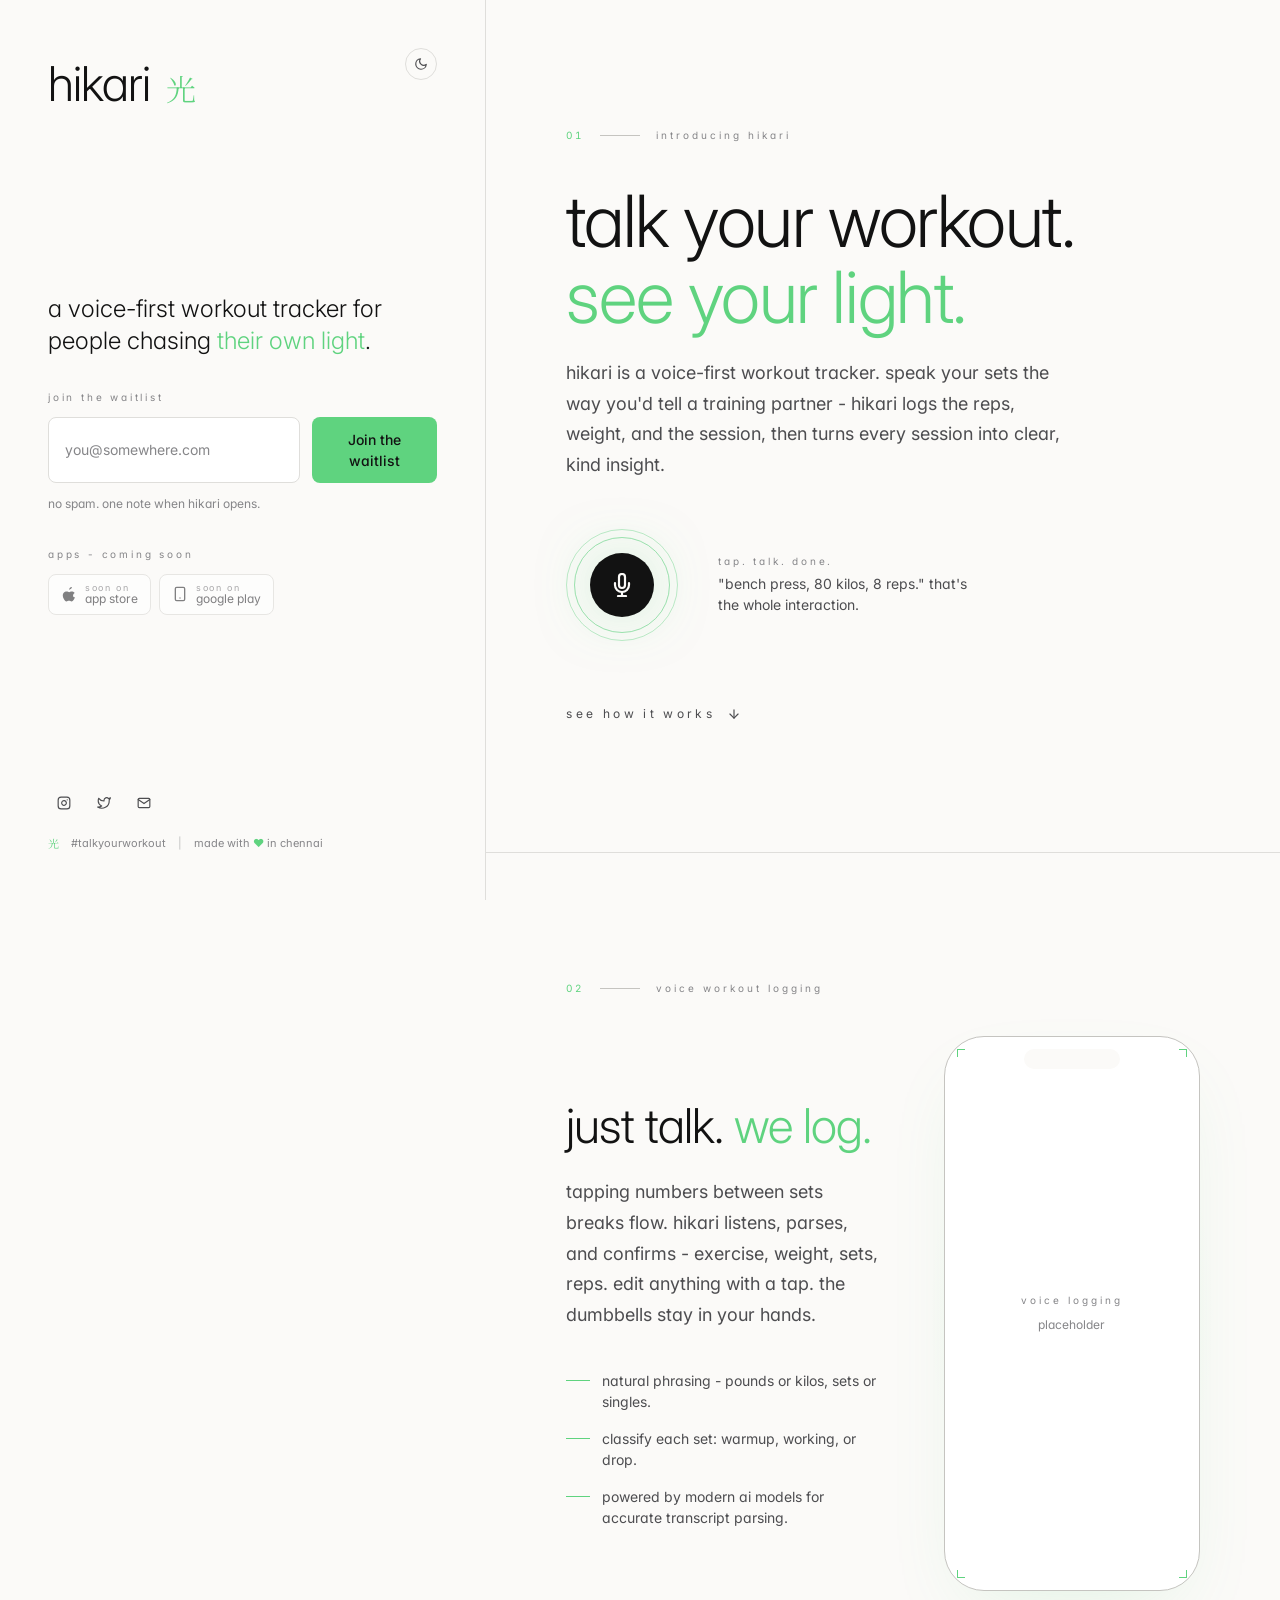
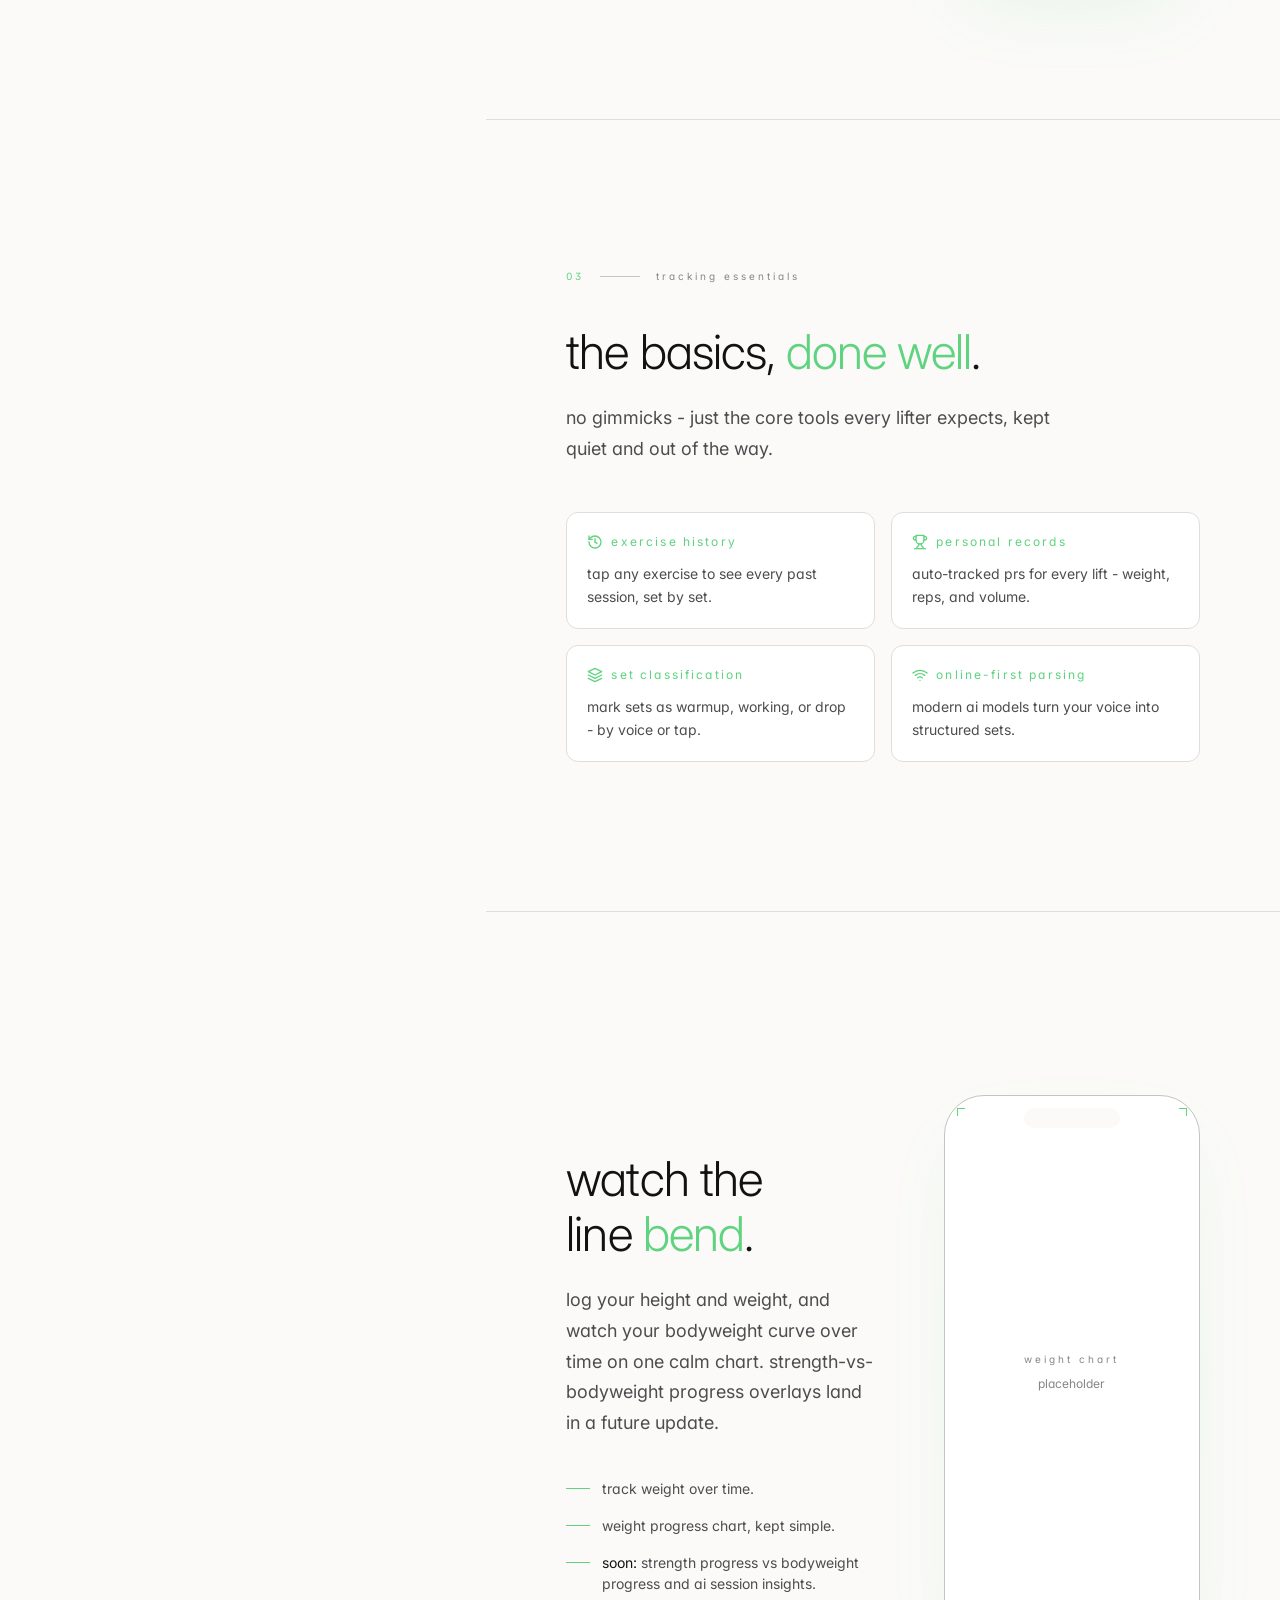
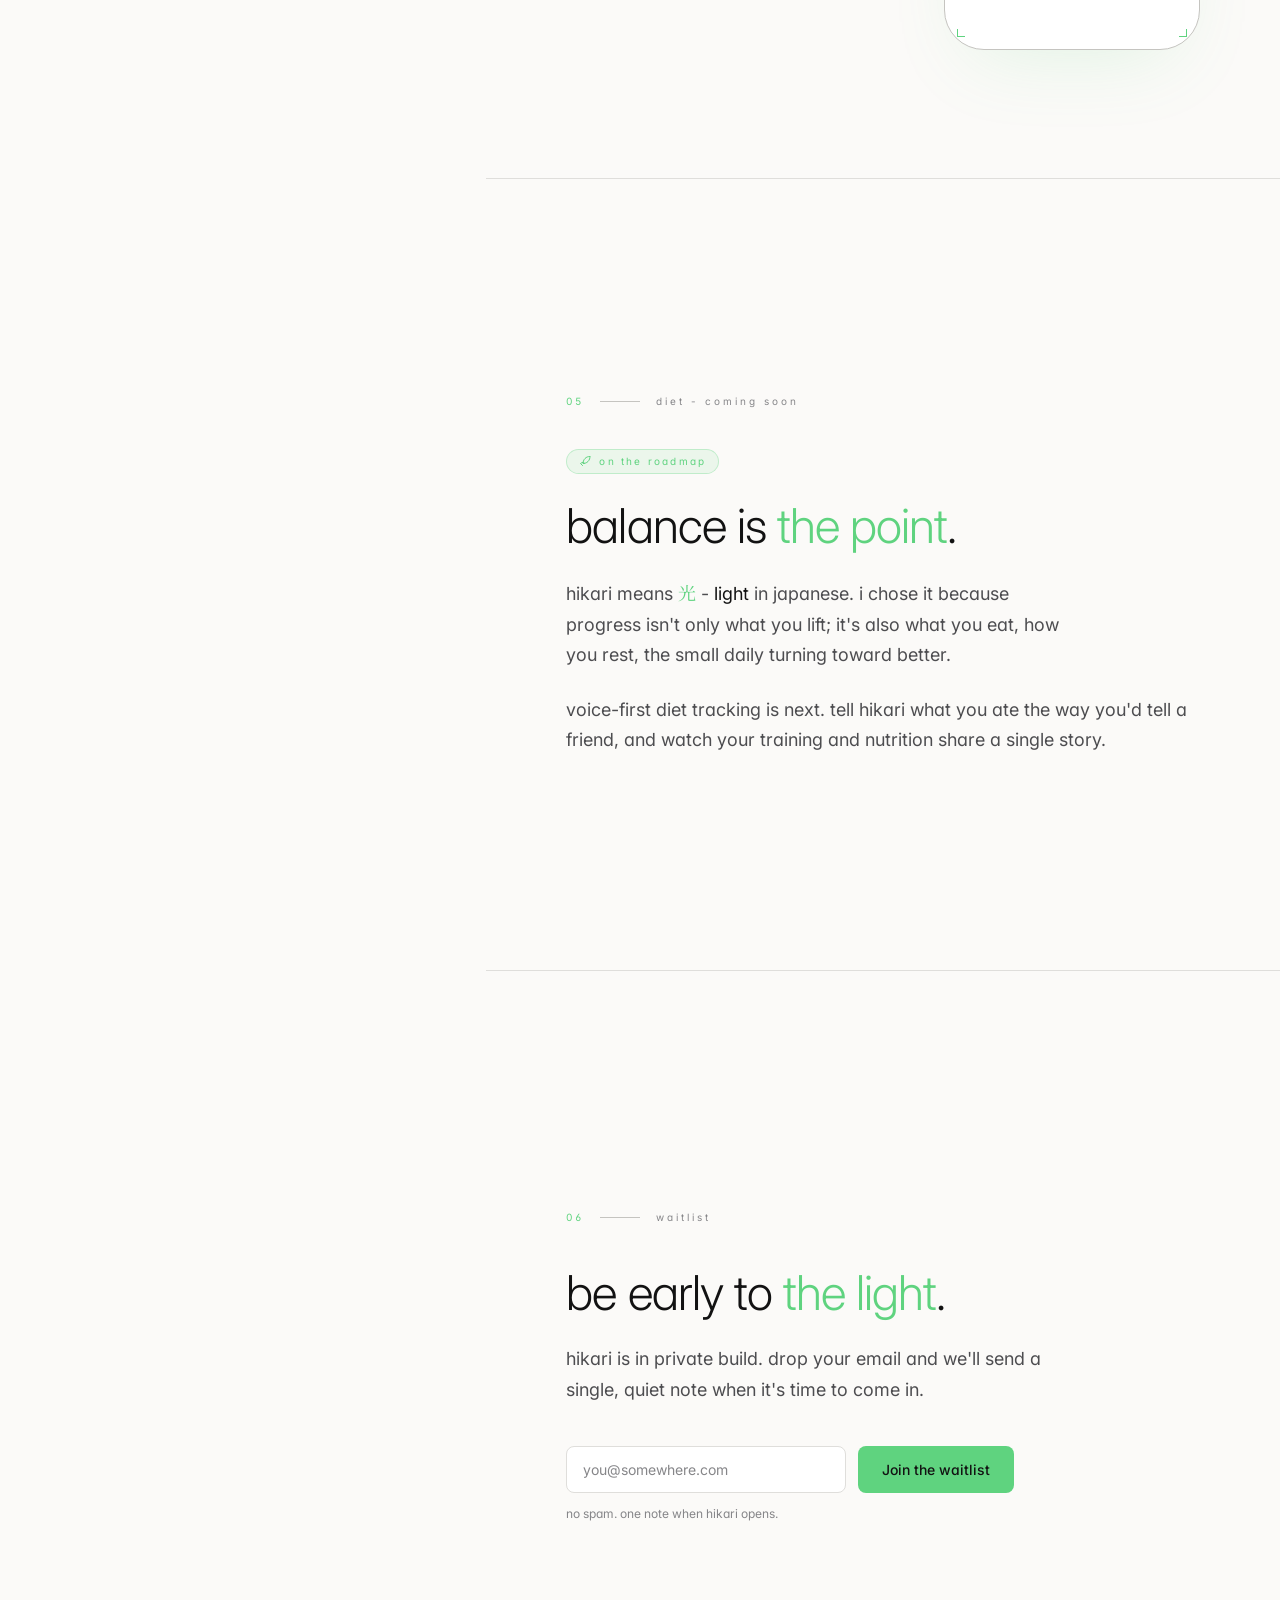
==== index.html @ af9947ad "Rework mobile layout: show left panel at top instead of sticky bar On mobile, the left panel (brand," ====
<!doctype html>
  <html>
    <head>
      <meta charset="utf-8" />
      <meta name="viewport" content="width=device-width, initial-scale=1" />
      <meta name="description" content="Hikari — a voice-first workout tracker. Speak your sets. See your progress." />
      <title>hikari 光 — talk your workout</title>
      <link rel="preconnect" href="https://fonts.googleapis.com" />
      <link rel="preconnect" href="https://fonts.gstatic.com" crossorigin />
      <link href="https://fonts.googleapis.com/css2?family=Inter:wght@300;400;500&family=Noto+Serif+JP:wght@300&display=swap" rel="stylesheet" />
      <link rel="stylesheet" href="styles.css" />
    </head>

    <body>
    <div class="app">
      <!-- ===== Mobile sticky top bar ===== -->
      <div class="mobile-bar">
        <a href="#hero" class="brand" aria-label="Hikari home">
          <span class="word">hikari</span>
          <span class="kanji font-jp" aria-hidden="true">光</span>
        </a>
        <div class="right">
          <button type="button" class="theme-toggle" data-theme-toggle aria-label="Toggle theme">
            <svg class="sun" viewBox="0 0 24 24" fill="none" stroke="currentColor" stroke-width="2" stroke-linecap="round" stroke-linejoin="round" aria-hidden="true"><circle cx="12" cy="12" r="4"/><path d="M12 2v2M12 20v2M4.93 4.93l1.41 1.41M17.66 17.66l1.41 1.41M2 12h2M20 12h2M4.93 19.07l1.41-1.41M17.66 6.34l1.41-1.41"/></svg>
            <svg class="moon" viewBox="0 0 24 24" fill="none" stroke="currentColor" stroke-width="2" stroke-linecap="round" stroke-linejoin="round" aria-hidden="true"><path d="M21 12.79A9 9 0 1 1 11.21 3 7 7 0 0 0 21 12.79z"/></svg>
          </button>
        </div>
      </div>

      <!-- ===== Fixed left identity panel (desktop) ===== -->
      <aside class="left-panel" aria-label="Hikari identity">
        <div class="lp-top">
          <div>
            <div class="lp-wordmark">
              <span class="word">hikari</span>
              <span class="kanji font-jp" aria-hidden="true">光</span>
            </div>
          </div>
          <button type="button" class="theme-toggle" data-theme-toggle aria-label="Toggle theme">
            <svg class="sun" viewBox="0 0 24 24" fill="none" stroke="currentColor" stroke-width="2" stroke-linecap="round" stroke-linejoin="round" aria-hidden="true"><circle cx="12" cy="12" r="4"/><path d="M12 2v2M12 20v2M4.93 4.93l1.41 1.41M17.66 17.66l1.41 1.41M2 12h2M20 12h2M4.93 19.07l1.41-1.41M17.66 6.34l1.41-1.41"/></svg>
            <svg class="moon" viewBox="0 0 24 24" fill="none" stroke="currentColor" stroke-width="2" stroke-linecap="round" stroke-linejoin="round" aria-hidden="true"><path d="M21 12.79A9 9 0 1 1 11.21 3 7 7 0 0 0 21 12.79z"/></svg>
          </button>
        </div>

        <div class="lp-mid">
          <p class="lp-tagline">
            A voice-first workout tracker for people chasing<span class="accent"> their own light</span>.
          </p>

          <div class="lp-block">
            <span class="lp-section-label">Join the waitlist</span>
            <form class="waitlist" novalidate>
              <input class="honeypot" type="text" name="website" tabindex="-1" autocomplete="off" aria-hidden="true" />
              <div class="row">
                <label class="sr-only" for="waitlist-email-desktop">Email address</label>
                <input id="waitlist-email-desktop" class="email" type="email" inputmode="email" autocomplete="email" required placeholder="you@somewhere.com" />
                <button type="submit" class="submit">Join the waitlist</button>
              </div>
              <div class="msg idle">No spam. One note when Hikari opens.</div>
            </form>
          </div>

          <div class="lp-block">
            <span class="lp-section-label">Apps - coming soon</span>
            <div class="store-row">
              <span class="store-badge" aria-disabled="true" title="Coming soon">
                <svg viewBox="0 0 24 24" fill="currentColor" aria-hidden="true" style="width:1rem;height:1rem"><path d="M16.365 1.43c0 1.14-.421 2.09-1.262 2.85-.84.76-1.846 1.22-2.92 1.16-.063-1.07.388-2.13 1.207-2.9.82-.78 1.95-1.26 2.975-1.11zM21 17.05c-.51 1.18-.76 1.71-1.42 2.76-.92 1.46-2.22 3.27-3.83 3.28-1.43.02-1.8-.93-3.74-.92-1.95.01-2.36.93-3.79.92-1.61-.01-2.84-1.65-3.76-3.11C2.31 16.97 2 12.6 4.06 10.31c1.07-1.21 2.78-1.96 4.39-1.99 1.49-.03 2.9.99 3.74.99.84 0 2.55-1.21 4.3-1.04.73.03 2.78.29 4.1 2.21-3.6 1.97-3.02 6.84.41 6.57z"/></svg>
                <span class="stack">
                  <span class="soon">Soon on</span>
                  <span>App Store</span>
                </span>
              </span>
              <span class="store-badge" aria-disabled="true" title="Coming soon">
                <svg viewBox="0 0 24 24" fill="none" stroke="currentColor" stroke-width="2" stroke-linecap="round" stroke-linejoin="round" aria-hidden="true" style="width:1rem;height:1rem"><rect x="5" y="2" width="14" height="20" rx="2" ry="2"/><line x1="12" y1="18" x2="12.01" y2="18"/></svg>
                <span class="stack">
                  <span class="soon">Soon on</span>
                  <span>Google Play</span>
                </span>
              </span>
            </div>
          </div>
        </div>

        <div class="lp-bottom">
          <div class="socials">
            <a class="icon-btn" href="https://instagram.com" target="_blank" rel="noreferrer" aria-label="Instagram">
              <svg viewBox="0 0 24 24" fill="none" stroke="currentColor" stroke-width="2" stroke-linecap="round" stroke-linejoin="round" aria-hidden="true"><rect x="2" y="2" width="20" height="20" rx="5" ry="5"/><path d="M16 11.37A4 4 0 1 1 12.63 8 4 4 0 0 1 16 11.37z"/><line x1="17.5" y1="6.5" x2="17.51" y2="6.5"/></svg>
            </a>
            <a class="icon-btn" href="https://twitter.com" target="_blank" rel="noreferrer" aria-label="Twitter">
              <svg viewBox="0 0 24 24" fill="none" stroke="currentColor" stroke-width="2" stroke-linecap="round" stroke-linejoin="round" aria-hidden="true"><path d="M23 3a10.9 10.9 0 0 1-3.14 1.53 4.48 4.48 0 0 0-7.86 3v1A10.66 10.66 0 0 1 3 4s-4 9 5 13a11.64 11.64 0 0 1-7 2c9 5 20 0 20-11.5a4.5 4.5 0 0 0-.08-.83A7.72 7.72 0 0 0 23 3z"/></svg>
            </a>
            <a class="icon-btn" href="mailto:hello@hikari.app" aria-label="Email">
              <svg viewBox="0 0 24 24" fill="none" stroke="currentColor" stroke-width="2" stroke-linecap="round" stroke-linejoin="round" aria-hidden="true"><path d="M4 4h16c1.1 0 2 .9 2 2v12c0 1.1-.9 2-2 2H4c-1.1 0-2-.9-2-2V6c0-1.1.9-2 2-2z"/><polyline points="22,6 12,13 2,6"/></svg>
            </a>
          </div>
          <div class="fk-footer">
            <span class="font-jp accent">光</span>
            <span>#talkyourworkout</span>
            <span class="sep">|</span>
            <span>made with <span class="accent">♥</span> in chennai</span>
          </div>
        </div>
      </aside>

      <!-- ===== Right: scrollable story ===== -->
      <main class="story">

        <!-- 01 Hero -->
        <section id="hero" class="section">
          <div class="eyebrow reveal">
            <span class="num">01</span>
            <span class="rule" aria-hidden="true"></span>
            <span>Introducing Hikari</span>
          </div>
          <div class="hero-wrap">
            <h1 class="h1 reveal">
              talk your workout.<br/>
              <span class="accent">see your light.</span>
            </h1>

            <p class="lead reveal">
              Hikari is a voice-first workout tracker. Speak your sets the way you'd
              tell a training partner - Hikari logs the reps, weight, and the session, then
              turns every session into clear, kind insight.
            </p>

            <div class="hero-mic-row reveal">
              <div class="mic-visual" aria-hidden="true">
                <span class="ring1"></span>
                <span class="ring2"></span>
                <span class="core">
                  <svg viewBox="0 0 24 24" fill="none" stroke="currentColor" stroke-width="2.2" stroke-linecap="round" stroke-linejoin="round" aria-hidden="true"><path d="M12 1a3 3 0 0 0-3 3v8a3 3 0 0 0 6 0V4a3 3 0 0 0-3-3z"/><path d="M19 10v2a7 7 0 0 1-14 0v-2"/><line x1="12" y1="19" x2="12" y2="23"/><line x1="8" y1="23" x2="16" y2="23"/></svg>
                </span>
              </div>
              <div class="hero-mic-text">
                <span class="small">Tap. Talk. Done.</span>
                <span class="desc">"Bench press, 80 kilos, 8 reps." That's the whole interaction.</span>
              </div>
            </div>

            <a href="#voice" class="hero-cta reveal">
              See how it works
              <svg viewBox="0 0 24 24" fill="none" stroke="currentColor" stroke-width="2" stroke-linecap="round" stroke-linejoin="round" aria-hidden="true"><line x1="12" y1="5" x2="12" y2="19"/><polyline points="19 12 12 19 5 12"/></svg>
            </a>
          </div>

        </section>

        <!-- 02 Voice logging -->
        <section id="voice" class="section">
          <div class="eyebrow reveal">
            <span class="num">02</span><span class="rule" aria-hidden="true"></span><span>Voice workout logging</span>
          </div>
          <div class="split">
            <div>
              <h2 class="h2 reveal">Just talk. <span class="accent">We log.</span></h2>
              <p class="lead reveal">
                Tapping numbers between sets breaks flow. Hikari listens, parses,
                and confirms - exercise, weight, sets, reps. Edit anything with a
                tap. The dumbbells stay in your hands.
              </p>
              <ul class="feature-list reveal">
                <li><span class="dash" aria-hidden="true"></span><span>Natural phrasing - pounds or kilos, sets or singles.</span></li>
                <li><span class="dash" aria-hidden="true"></span><span>Classify each set: warmup, working, or drop.</span></li>
                <li><span class="dash" aria-hidden="true"></span><span>Powered by modern AI models for accurate transcript parsing.</span></li>
              </ul>
            </div>
            <div class="reveal">
              <div class="phone-wrap">
                <div class="accent-glow glow" aria-hidden="true"></div>
                <div class="phone">
                  <div class="notch" aria-hidden="true"></div>
                  <span class="tick tl" aria-hidden="true"></span>
                  <span class="tick tr" aria-hidden="true"></span>
                  <span class="tick bl" aria-hidden="true"></span>
                  <span class="tick br" aria-hidden="true"></span>
                  <div class="placeholder">
                    <span class="label">Voice logging</span>
                    <span style="font-size:0.75rem">placeholder</span>
                  </div>
                </div>
              </div>
            </div>
          </div>
        </section>

        <!-- 03 Tracking essentials -->
        <section id="tracking" class="section">
          <div class="eyebrow reveal">
            <span class="num">03</span><span class="rule" aria-hidden="true"></span><span>Tracking essentials</span>
          </div>
          <div style="max-width: 48rem">
            <h2 class="h2 reveal">The basics, <span class="accent">done well</span>.</h2>
            <p class="lead reveal">
              No gimmicks - just the core tools every lifter expects, kept quiet and out of the way.
            </p>
          </div>

          <div class="cards reveal">
            <div class="card">
              <div class="head">
                <svg viewBox="0 0 24 24" fill="none" stroke="currentColor" stroke-width="2" stroke-linecap="round" stroke-linejoin="round" aria-hidden="true"><path d="M3 12a9 9 0 1 0 9-9 9.74 9.74 0 0 0-6.74 2.74L3 8"/><polyline points="3 3 3 8 8 8"/><line x1="12" y1="7" x2="12" y2="12"/><polyline points="12 12 15 14"/></svg>
                <span class="title">Exercise history</span>
              </div>
              <p>Tap any exercise to see every past session, set by set.</p>
            </div>
            <div class="card">
              <div class="head">
                <svg viewBox="0 0 24 24" fill="none" stroke="currentColor" stroke-width="2" stroke-linecap="round" stroke-linejoin="round" aria-hidden="true"><path d="M6 9H4.5a2.5 2.5 0 0 1 0-5H6"/><path d="M18 9h1.5a2.5 2.5 0 0 0 0-5H18"/><path d="M4 22h16"/><path d="M10 14.66V17c0 .55-.47.98-.97 1.21C7.85 18.75 7 20.24 7 22"/><path d="M14 14.66V17c0 .55.47.98.97 1.21C16.15 18.75 17 20.24 17 22"/><path d="M18 2H6v7a6 6 0 0 0 12 0V2Z"/></svg>
                <span class="title">Personal records</span>
              </div>
              <p>Auto-tracked PRs for every lift - weight, reps, and volume.</p>
            </div>
            <div class="card">
              <div class="head">
                <svg viewBox="0 0 24 24" fill="none" stroke="currentColor" stroke-width="2" stroke-linecap="round" stroke-linejoin="round" aria-hidden="true"><polygon points="12 2 2 7 12 12 22 7 12 2"/><polyline points="2 17 12 22 22 17"/><polyline points="2 12 12 17 22 12"/></svg>
                <span class="title">Set classification</span>
              </div>
              <p>Mark sets as warmup, working, or drop - by voice or tap.</p>
            </div>
            <div class="card">
              <div class="head">
                <svg viewBox="0 0 24 24" fill="none" stroke="currentColor" stroke-width="2" stroke-linecap="round" stroke-linejoin="round" aria-hidden="true"><path d="M5 12.55a11 11 0 0 1 14.08 0"/><path d="M1.42 9a16 16 0 0 1 21.16 0"/><path d="M8.53 16.11a6 6 0 0 1 6.95 0"/><line x1="12" y1="20" x2="12.01" y2="20"/></svg>
                <span class="title">Online-first parsing</span>
              </div>
              <p>Modern AI models turn your voice into structured sets.</p>
            </div>
          </div>
        </section>

        <!-- 04 Body metrics -->
        <section id="metrics" class="section">
          <div class="eyebrow reveal">
            <span class="num">04</span><span class="rule" aria-hidden="true"></span><span>Body metrics &amp; strength</span>
          </div>
          <div class="split">
            <div>
              <h2 class="h2 reveal">Watch the line <span class="accent">bend</span>.</h2>
              <p class="lead reveal">
                Log your height and weight, and watch your bodyweight curve over
                time on one calm chart. Strength-vs-bodyweight progress overlays land in a
                future update.
              </p>
              <ul class="feature-list reveal">
                <li><span class="dash" aria-hidden="true"></span><span>Track weight over time.</span></li>
                <li><span class="dash" aria-hidden="true"></span><span>Weight progress chart, kept simple.</span></li>
                <li><span class="dash" aria-hidden="true"></span><span><span class="foreground">Soon:</span> strength progress vs bodyweight progress and AI session insights.</span></li>
              </ul>
            </div>
            <div class="reveal">
              <div class="phone-wrap">
                <div class="accent-glow glow" aria-hidden="true"></div>
                <div class="phone">
                  <div class="notch" aria-hidden="true"></div>
                  <span class="tick tl" aria-hidden="true"></span>
                  <span class="tick tr" aria-hidden="true"></span>
                  <span class="tick bl" aria-hidden="true"></span>
                  <span class="tick br" aria-hidden="true"></span>
                  <div class="placeholder">
                    <span class="label">Weight chart</span>
                    <span style="font-size:0.75rem">placeholder</span>
                  </div>
                </div>
              </div>
            </div>
          </div>
        </section>

        <!-- 05 Diet (coming soon) -->
        <section id="diet" class="section">
          <div class="eyebrow reveal">
            <span class="num">05</span><span class="rule" aria-hidden="true"></span><span>Diet - coming soon</span>
          </div>
          <div style="max-width: 48rem">
            <span class="pill reveal">
              <svg viewBox="0 0 24 24" fill="none" stroke="currentColor" stroke-width="2" stroke-linecap="round" stroke-linejoin="round" aria-hidden="true"><path d="M7 21 3 17c1.5-1.5 3-2 5-2 1 0 2 .5 3 1.5"/><path d="M21 3c-3 0-6 1-9 4S8 14 8 17c3 0 7-1 10-4s4-7 4-10z"/></svg>
              On the roadmap
            </span>

            <h2 class="h2 reveal" style="margin-top: 1.5rem">Balance is <span class="accent">the point</span>.</h2>

            <p class="lead reveal">
              Hikari means <span class="font-jp accent">光</span> -
              <em style="font-style: normal; color: var(--foreground)"> light</em> in Japanese.
              I chose it because progress isn't only what you lift; it's also what
              you eat, how you rest, the small daily turning toward better.
            </p>
            <p class="lead reveal" style="max-width: 40rem">
              Voice-first diet tracking is next. Tell Hikari what you ate the way
              you'd tell a friend, and watch your training and nutrition share a
              single story.
            </p>
          </div>
        </section>

        <!-- 06 Waitlist -->
        <section id="waitlist" class="section last">
          <div class="eyebrow reveal">
            <span class="num">06</span><span class="rule" aria-hidden="true"></span><span>Waitlist</span>
          </div>
          <div style="max-width: 36rem">
            <h2 class="h2 reveal">Be early to <span class="accent">the light</span>.</h2>
            <p class="lead reveal">
              Hikari is in private build. Drop your email and we'll send a single,
              quiet note when it's time to come in.
            </p>
            <div class="reveal" style="margin-top: 2.5rem">
              <form class="waitlist" novalidate>
                <input class="honeypot" type="text" name="website" tabindex="-1" autocomplete="off" aria-hidden="true" />
                <div class="row">
                  <label class="sr-only" for="waitlist-email-mobile">Email address</label>
                  <input id="waitlist-email-mobile" class="email" type="email" inputmode="email" autocomplete="email" required placeholder="you@somewhere.com" />
                  <button type="submit" class="submit">Join the waitlist</button>
                </div>
                <div class="msg idle">No spam. One note when Hikari opens.</div>
              </form>
            </div>
          </div>

          <!-- Mobile-only footer -->
          <div class="mobile-footer">
            <div class="socials">
              <a class="icon-btn" href="https://instagram.com" target="_blank" rel="noreferrer" aria-label="Instagram">
                <svg viewBox="0 0 24 24" fill="none" stroke="currentColor" stroke-width="2" stroke-linecap="round" stroke-linejoin="round" aria-hidden="true"><rect x="2" y="2" width="20" height="20" rx="5" ry="5"/><path d="M16 11.37A4 4 0 1 1 12.63 8 4 4 0 0 1 16 11.37z"/><line x1="17.5" y1="6.5" x2="17.51" y2="6.5"/></svg>
              </a>
              <a class="icon-btn" href="https://twitter.com" target="_blank" rel="noreferrer" aria-label="Twitter">
                <svg viewBox="0 0 24 24" fill="none" stroke="currentColor" stroke-width="2" stroke-linecap="round" stroke-linejoin="round" aria-hidden="true"><path d="M23 3a10.9 10.9 0 0 1-3.14 1.53 4.48 4.48 0 0 0-7.86 3v1A10.66 10.66 0 0 1 3 4s-4 9 5 13a11.64 11.64 0 0 1-7 2c9 5 20 0 20-11.5a4.5 4.5 0 0 0-.08-.83A7.72 7.72 0 0 0 23 3z"/></svg>
              </a>
              <a class="icon-btn" href="mailto:hello@hikari.app" aria-label="Email">
                <svg viewBox="0 0 24 24" fill="none" stroke="currentColor" stroke-width="2" stroke-linecap="round" stroke-linejoin="round" aria-hidden="true"><path d="M4 4h16c1.1 0 2 .9 2 2v12c0 1.1-.9 2-2 2H4c-1.1 0-2-.9-2-2V6c0-1.1.9-2 2-2z"/><polyline points="22,6 12,13 2,6"/></svg>
              </a>
            </div>
            <div class="fk-footer">
              <span class="font-jp accent">光</span>
              <span>#talkyourworkout</span>
              <span class="sep">|</span>
              <span>made with <span class="accent">♥</span> in chennai</span>
            </div>
          </div>
        </section>
      </main>
    </div>
  </body>
  <script src="app.js"></script>
</html>
---- styles.css ----
/* ============================================================
 * Hikari — plain CSS. No Tailwind, no framework runtime.
 * Tokens mirror the original design system.
 * ============================================================ */

:root {
  /* Light mode — soft warm paper with mint accent. */
  --radius: 0.75rem;

  --background: oklch(0.985 0.003 95);
  --surface: oklch(0.97 0.004 95);
  --surface-elevated: oklch(1 0 0);

  --foreground: oklch(0.18 0 0);
  --text-secondary: oklch(0.42 0.005 285);
  --text-tertiary: oklch(0.62 0.005 285);

  --border: oklch(0.9 0.004 95);
  --border-strong: oklch(0.82 0.005 95);

  --accent: oklch(0.78 0.16 150);
  --accent-foreground: oklch(0.18 0 0);
  --accent-deep: oklch(0.62 0.17 150);

  --destructive: oklch(0.62 0.22 22);
}

:root.dark {
  --background: oklch(0.145 0 0);
  --surface: oklch(0.21 0 0);
  --surface-elevated: oklch(0.18 0 0);

  --foreground: oklch(1 0 0);
  --text-secondary: oklch(0.65 0.005 285);
  --text-tertiary: oklch(0.42 0.004 285);

  --border: oklch(0.265 0 0);
  --border-strong: oklch(0.32 0 0);

  --accent: oklch(0.88 0.13 145);
  --accent-foreground: oklch(0 0 0);
  --accent-deep: oklch(0.79 0.14 145);

  --destructive: oklch(0.62 0.22 22);
}

/* ---------- Reset ---------- */
*, *::before, *::after { box-sizing: border-box; }
* { margin: 0; padding: 0; border: 0 solid var(--border); }
html, body { height: 100%; }
html { color-scheme: dark; scroll-behavior: smooth; }
html:not(.dark) { color-scheme: light; }
body {
  background: var(--background);
  color: var(--foreground);
  font-family: "Inter", ui-sans-serif, system-ui, -apple-system, sans-serif;
  font-feature-settings: "ss01", "cv11";
  -webkit-font-smoothing: antialiased;
  -moz-osx-font-smoothing: grayscale;
  line-height: 1.5;
  text-transform: lowercase;
}
::selection {
  background: color-mix(in oklab, var(--accent) 35%, transparent);
  color: var(--foreground);
}
a { color: inherit; text-decoration: none; }
button { font: inherit; color: inherit; background: none; cursor: pointer; }
input { font: inherit; color: inherit; }
ul { list-style: none; }

.font-jp { font-family: "Noto Serif JP", "Inter", serif; }
.text-balance { text-wrap: balance; }
.sr-only {
  position: absolute; width: 1px; height: 1px; padding: 0; margin: -1px;
  overflow: hidden; clip: rect(0,0,0,0); white-space: nowrap; border: 0;
}

/* ---------- Layout: fixed left + scrollable right ---------- */

.app { min-height: 100vh; overflow-x: hidden; }

/* Mobile: full left-panel content shown as a static block at top */
.left-panel {
  display: flex;
  flex-direction: column;
  gap: 2rem;
  padding: 2rem 1.25rem;
  border-bottom: 1px solid var(--border);
  background: var(--background);
}

/* mobile-bar no longer needed — left-panel covers brand + theme toggle */
.mobile-bar { display: none; }

main.story { padding: 0; }

@media (min-width: 1024px) {
  .left-panel {
    position: fixed; inset: 0 auto 0 0; z-index: 30;
    width: 38vw; max-width: 560px; min-width: 360px;
    flex-direction: column; justify-content: space-between;
    border-right: 1px solid var(--border);
    border-bottom: 0;
    background: var(--background);
    padding: 3rem;
    gap: 0;
  }

  main.story {
    margin-left: 38vw;
    max-width: calc(100vw - 38vw);
  }
}
@media (min-width: 1280px) {
  main.story {
    margin-left: min(38vw, 560px);
    max-width: calc(100vw - min(38vw, 560px));
  }
}

/* ---------- Left panel internals ---------- */

.lp-top { display: flex; align-items: flex-start; justify-content: space-between; }
.lp-wordmark { display: flex; align-items: baseline; gap: 1rem; }
.lp-wordmark .word {
  font-size: 3rem; font-weight: 300; letter-spacing: -0.02em; color: var(--foreground);
}
.lp-wordmark .kanji {
  font-size: 1.875rem; font-weight: 300; color: var(--accent);
}
.lp-pron {
  margin-top: 0.25rem;
  font-size: 0.75rem; text-transform: lowercase; letter-spacing: 0.28em;
  color: var(--text-tertiary);
}

.lp-mid { display: flex; flex-direction: column; gap: 2rem; }
.lp-tagline {
  max-width: 28ch;
  font-size: 1.5rem; line-height: 1.35; font-weight: 300;
  color: var(--foreground); text-wrap: balance;
}
.lp-tagline .accent { color: var(--accent); }

.lp-section-label {
  font-size: 0.625rem; text-transform: lowercase; letter-spacing: 0.28em;
  color: var(--text-tertiary);
}
.lp-block { display: flex; flex-direction: column; gap: 0.75rem; }

.store-row { display: flex; gap: 0.5rem; }
.store-badge {
  display: inline-flex; align-items: center; gap: 0.5rem;
  border: 1px solid var(--border); background: var(--surface-elevated);
  border-radius: 0.5rem;
  padding: 0.5rem 0.75rem;
  color: var(--text-secondary); font-size: 0.75rem;
  opacity: 0.7; cursor: not-allowed;
}
.store-badge .stack { display: flex; flex-direction: column; line-height: 1.1; }
.store-badge .soon {
  font-size: 0.5625rem; text-transform: lowercase; letter-spacing: 0.18em;
  color: var(--text-tertiary);
}

.lp-bottom { display: flex; flex-direction: column; gap: 1rem; }

.socials { display: flex; align-items: center; gap: 0.5rem; }
.icon-btn {
  display: inline-flex; align-items: center; justify-content: center;
  width: 2rem; height: 2rem;
  border-radius: 0.5rem;
  color: var(--text-secondary);
  transition: color 200ms;
}
.icon-btn:hover { color: var(--accent); }
.icon-btn svg { width: 0.875rem; height: 0.875rem; }

.theme-toggle {
  display: inline-flex; align-items: center; justify-content: center;
  width: 2rem; height: 2rem;
  border: 1px solid var(--border); border-radius: 9999px;
  color: var(--text-secondary);
  transition: color 200ms, border-color 200ms;
}
.theme-toggle:hover { color: var(--accent); border-color: color-mix(in oklab, var(--accent) 50%, transparent); }
.theme-toggle svg { width: 0.875rem; height: 0.875rem; }

.fk-footer {
  display: flex; flex-wrap: wrap; align-items: center;
  column-gap: 0.75rem; row-gap: 0.25rem;
  font-size: 0.6875rem; color: var(--text-tertiary);
}
.fk-footer .accent { color: var(--accent); }
.fk-footer .sep { opacity: 0.5; }

.copyright { font-size: 0.625rem; color: var(--text-tertiary); }

/* ---------- Sections ---------- */

section.section {
  position: relative;
  scroll-margin-top: 5rem;
  display: flex; flex-direction: column; justify-content: center;
  min-height: 88vh;
  padding: 5rem 1.5rem;
  border-bottom: 1px solid var(--border);
}
section.section.last { border-bottom: 0; }
@media (min-width: 640px) { section.section { padding-left: 2.5rem; padding-right: 2.5rem; } }
@media (min-width: 1024px) {
  section.section { padding: 8rem 5rem; }
}

.eyebrow {
  display: flex; align-items: center; gap: 1rem;
  margin-bottom: 2.5rem;
  font-size: 0.625rem; text-transform: lowercase; letter-spacing: 0.3em;
  color: var(--text-tertiary);
}
.eyebrow .num { color: var(--accent); font-variant-numeric: tabular-nums; }
.eyebrow .rule { display: block; height: 1px; width: 2.5rem; background: var(--border-strong); }

.h1 {
  font-size: clamp(2.5rem, 6vw, 4.5rem);
  font-weight: 300; line-height: 1.05; letter-spacing: -0.02em;
  text-wrap: balance;
}
.h2 {
  font-size: clamp(2rem, 4.5vw, 3rem);
  font-weight: 300; line-height: 1.15; letter-spacing: -0.02em;
  text-wrap: balance;
}
.lead {
  margin-top: 1.5rem; max-width: 32rem;
  font-size: 1rem; line-height: 1.7; color: var(--text-secondary);
}
@media (min-width: 640px) { .lead { font-size: 1.125rem; } }

.accent { color: var(--accent); }
.foreground { color: var(--foreground); }

.feature-list {
  margin-top: 2.5rem;
  display: flex; flex-direction: column; gap: 1rem;
  font-size: 0.875rem; color: var(--text-secondary);
}
.feature-list li { display: flex; align-items: flex-start; gap: 0.75rem; }
.feature-list .dash {
  flex: none; margin-top: 0.625rem;
  height: 1px; width: 1.5rem; background: var(--accent);
}

/* Hero */
.accent-glow {
  pointer-events: none;
  background: radial-gradient(
    ellipse at center,
    color-mix(in oklab, var(--accent) 14%, transparent) 0%,
    transparent 60%
  );
}

.hero-mic-row {
  margin-top: 3rem;
  display: flex; flex-direction: column; align-items: flex-start; gap: 2rem;
}
@media (min-width: 640px) {
  .hero-mic-row { flex-direction: row; align-items: center; gap: 2.5rem; }
}
.hero-mic-text {
  display: flex; flex-direction: column; gap: 0.25rem;
}
.hero-mic-text .small {
  font-size: 0.625rem; text-transform: lowercase; letter-spacing: 0.28em;
  color: var(--text-tertiary);
}
.hero-mic-text .desc {
  font-size: 0.875rem; color: var(--text-secondary); max-width: 28ch;
}

.hero-cta {
  display: inline-flex; align-items: center; gap: 0.75rem;
  margin-top: 4rem;
  font-size: 0.75rem; text-transform: lowercase; letter-spacing: 0.28em;
  color: var(--text-secondary);
  transition: color 200ms;
}
.hero-cta:hover { color: var(--accent); }
.hero-cta svg { width: 0.875rem; height: 0.875rem; }

/* Mic visual */
.mic-visual {
  position: relative;
  display: flex; align-items: center; justify-content: center;
  width: 112px; height: 112px;
}
.mic-visual .ring1 {
  position: absolute; inset: 0; border-radius: 9999px;
  border: 1px solid color-mix(in oklab, var(--accent) 40%, transparent);
  animation: hk-ping 2.6s cubic-bezier(0,0,0.2,1) infinite;
}
.mic-visual .ring2 {
  position: absolute; inset: 0.5rem; border-radius: 9999px;
  border: 1px solid color-mix(in oklab, var(--accent) 60%, transparent);
}
.mic-visual .core {
  position: relative; display: flex; align-items: center; justify-content: center;
  width: 4rem; height: 4rem; border-radius: 9999px;
  background: var(--foreground); color: var(--background);
  box-shadow: 0 0 60px -10px color-mix(in oklab, var(--accent) 55%, transparent);
}
.mic-visual .core svg { width: 1.5rem; height: 1.5rem; }
@keyframes hk-ping {
  75%, 100% { transform: scale(1.5); opacity: 0; }
}

/* Two-column layout inside sections */
.split {
  display: grid; gap: 4rem; align-items: center;
}
@media (min-width: 1024px) {
  .split { grid-template-columns: 1.1fr 0.9fr; }
}

/* Phone frame */
.phone-wrap {
  position: relative; margin: 0 auto; width: 100%; max-width: 280px;
}
.phone-wrap .glow {
  position: absolute; inset: -2.5rem; z-index: -1;
}
.phone {
  position: relative; overflow: hidden;
  border-radius: 2.5rem;
  border: 1px solid var(--border-strong);
  background: var(--surface-elevated);
  aspect-ratio: 9 / 19.5;
  box-shadow: 0 30px 80px -30px color-mix(in oklab, var(--accent) 18%, transparent);
}
.phone .notch {
  position: absolute; left: 50%; top: 0.75rem; z-index: 10;
  width: 6rem; height: 1.25rem; transform: translateX(-50%);
  border-radius: 9999px; background: var(--background);
}
.phone .tick { position: absolute; width: 0.5rem; height: 0.5rem; }
.phone .tl { left: 0.75rem; top: 0.75rem; border-left: 1px solid var(--accent); border-top: 1px solid var(--accent); }
.phone .tr { right: 0.75rem; top: 0.75rem; border-right: 1px solid var(--accent); border-top: 1px solid var(--accent); }
.phone .bl { left: 0.75rem; bottom: 0.75rem; border-left: 1px solid var(--accent); border-bottom: 1px solid var(--accent); }
.phone .br { right: 0.75rem; bottom: 0.75rem; border-right: 1px solid var(--accent); border-bottom: 1px solid var(--accent); }
.phone .placeholder {
  position: absolute; inset: 0;
  display: flex; flex-direction: column; align-items: center; justify-content: center; gap: 0.5rem;
  color: var(--text-tertiary);
}
.phone .placeholder .label {
  font-size: 0.625rem; text-transform: lowercase; letter-spacing: 0.3em;
}

/* Insight cards grid (Tracking essentials) */
.cards {
  margin-top: 3rem;
  display: grid; gap: 1rem;
  grid-template-columns: 1fr;
}
@media (min-width: 640px) { .cards { grid-template-columns: repeat(2, 1fr); } }
.card {
  border-radius: 0.75rem;
  border: 1px solid var(--border);
  background: var(--surface-elevated);
  padding: 1.25rem;
}
.card .head {
  display: flex; align-items: center; gap: 0.5rem;
  color: var(--accent);
}
.card .head svg { width: 1rem; height: 1rem; }
.card .head .title {
  font-size: 0.75rem; text-transform: lowercase; letter-spacing: 0.18em;
}
.card p {
  margin-top: 0.75rem;
  font-size: 0.875rem; line-height: 1.6; color: var(--text-secondary);
}

/* Coming soon pill */
.pill {
  display: inline-flex; align-items: center; gap: 0.5rem;
  border: 1px solid color-mix(in oklab, var(--accent) 30%, transparent);
  background: color-mix(in oklab, var(--accent) 10%, transparent);
  border-radius: 9999px;
  padding: 0.25rem 0.75rem;
  font-size: 0.625rem; text-transform: lowercase; letter-spacing: 0.22em;
  color: var(--accent);
}
.pill svg { width: 0.75rem; height: 0.75rem; }

/* ---------- Waitlist form ---------- */

.waitlist {
  width: 100%; max-width: 28rem;
  position: relative;
}
.waitlist .row {
  display: flex; flex-direction: column; gap: 0.75rem;
}
@media (min-width: 640px) {
  .waitlist .row { flex-direction: row; align-items: stretch; }
}
.waitlist input.email {
  flex: 1;
  border-radius: 0.5rem;
  border: 1px solid var(--border);
  background: var(--surface-elevated);
  padding: 0.75rem 1rem;
  font-size: 0.875rem;
  outline: none;
  transition: border-color 200ms, box-shadow 200ms;
}
.waitlist input.email::placeholder { color: var(--text-tertiary); }
.waitlist input.email:focus {
  border-color: var(--accent);
  box-shadow: 0 0 0 2px color-mix(in oklab, var(--accent) 40%, transparent);
}
.waitlist input.email:disabled { opacity: 0.6; }
.waitlist button.submit {
  display: inline-flex; align-items: center; justify-content: center; gap: 0.5rem;
  border-radius: 0.5rem;
  background: var(--accent); color: var(--accent-foreground);
  padding: 0.75rem 1.5rem;
  font-size: 0.875rem; font-weight: 500;
  transition: background-color 200ms, opacity 200ms;
}
.waitlist button.submit:hover { background: color-mix(in oklab, var(--accent) 90%, transparent); }
.waitlist button.submit:focus-visible {
  outline: none;
  box-shadow: 0 0 0 2px var(--background), 0 0 0 4px color-mix(in oklab, var(--accent) 60%, transparent);
}
.waitlist button.submit:disabled { opacity: 0.6; cursor: not-allowed; }
.waitlist .msg {
  margin-top: 0.75rem; min-height: 1.25rem; font-size: 0.75rem;
}
.waitlist .msg.idle { color: var(--text-tertiary); }
.waitlist .msg.error { color: var(--destructive); }
.waitlist .msg.success { color: var(--accent-deep); }
.waitlist .honeypot {
  position: absolute; left: -9999px; height: 0; width: 0; opacity: 0;
}

/* ---------- Reveal animation ---------- */

.reveal { opacity: 0; transform: translateY(12px); transition: opacity 700ms ease, transform 700ms ease; }
.reveal.is-visible { opacity: 1; transform: none; }
@media (prefers-reduced-motion: reduce) {
  .reveal { transform: none; transition: opacity 400ms ease; }
  .mic-visual .ring1 { animation: none; }
}

/* Mobile-only footer block at the bottom of waitlist section */
.mobile-footer {
  margin-top: 6rem;
  display: flex; flex-direction: column; gap: 1rem;
}
@media (min-width: 1024px) { .mobile-footer { display: none; } }

/* Theme toggle icon swap — JS sets data-theme on root */
.theme-toggle .moon { display: none; }
.theme-toggle .sun { display: block; }
html:not(.dark) .theme-toggle .sun { display: none; }
html:not(.dark) .theme-toggle .moon { display: block; }
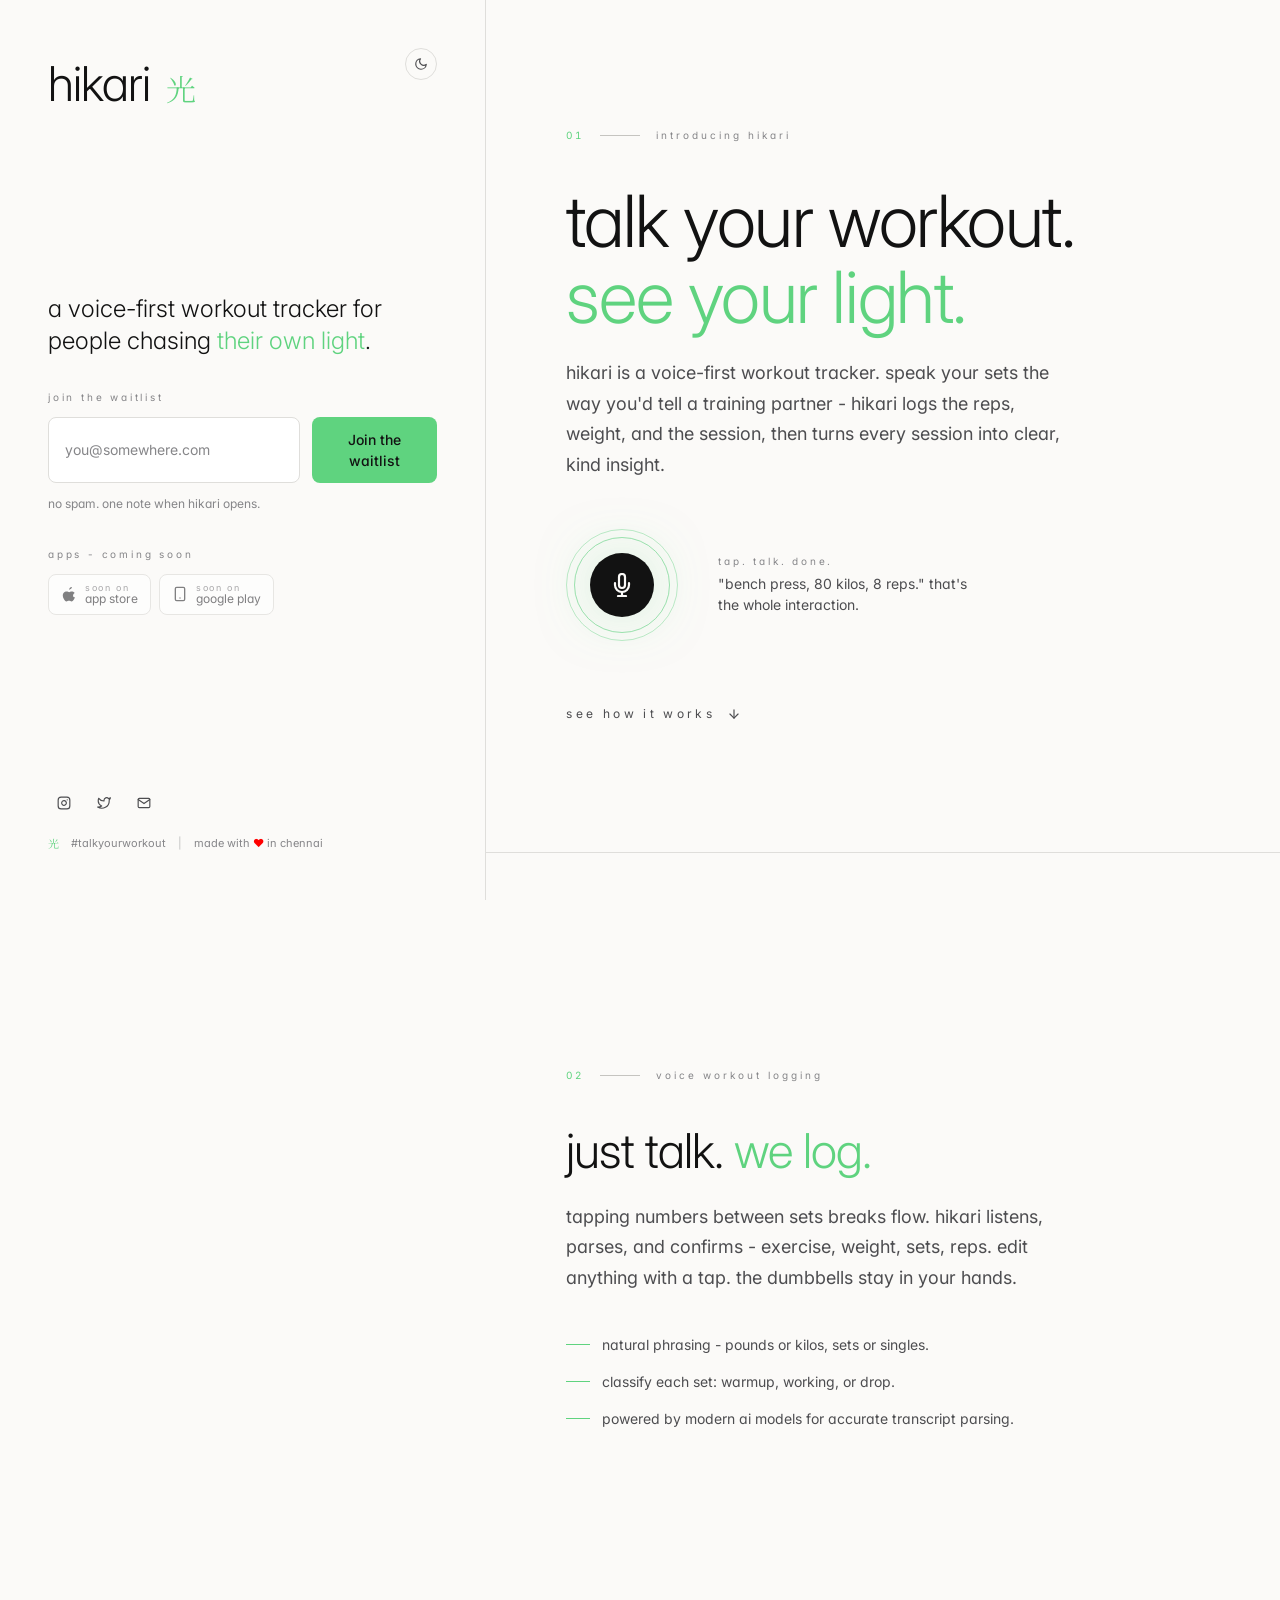
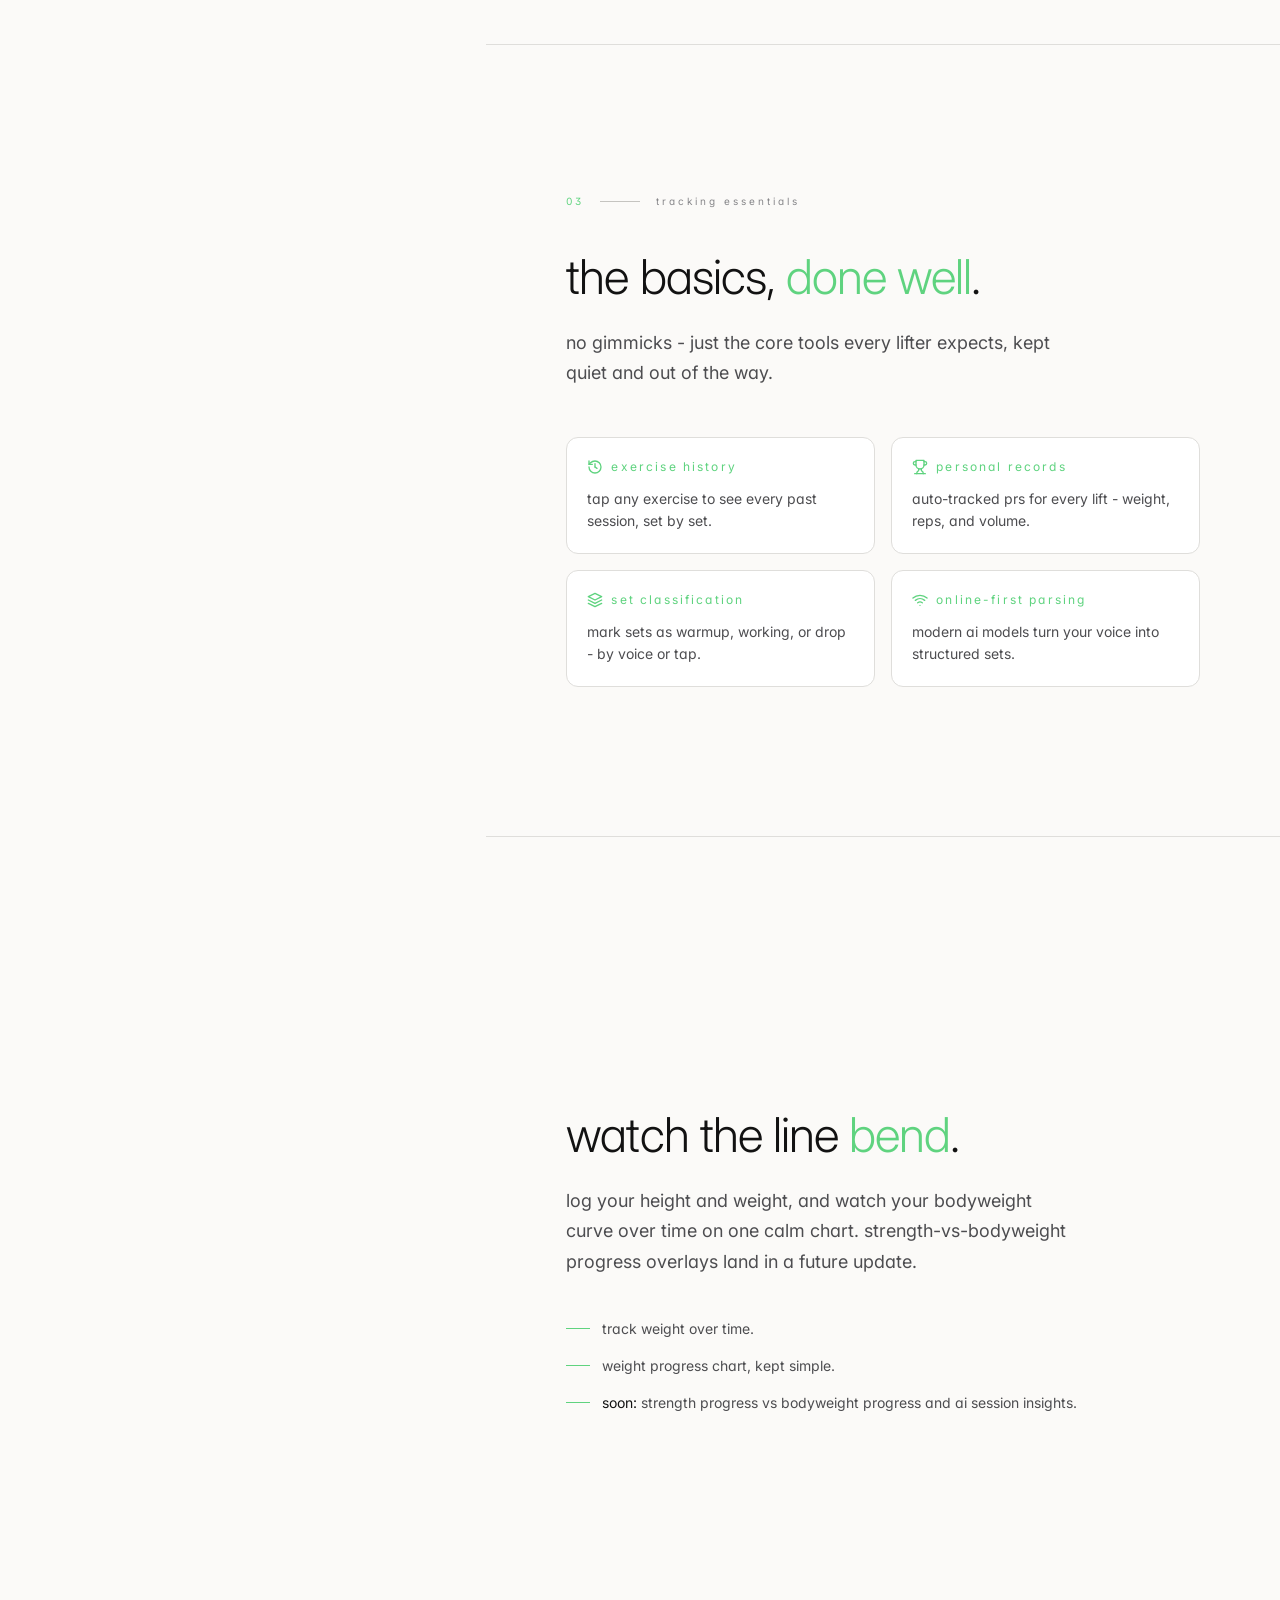
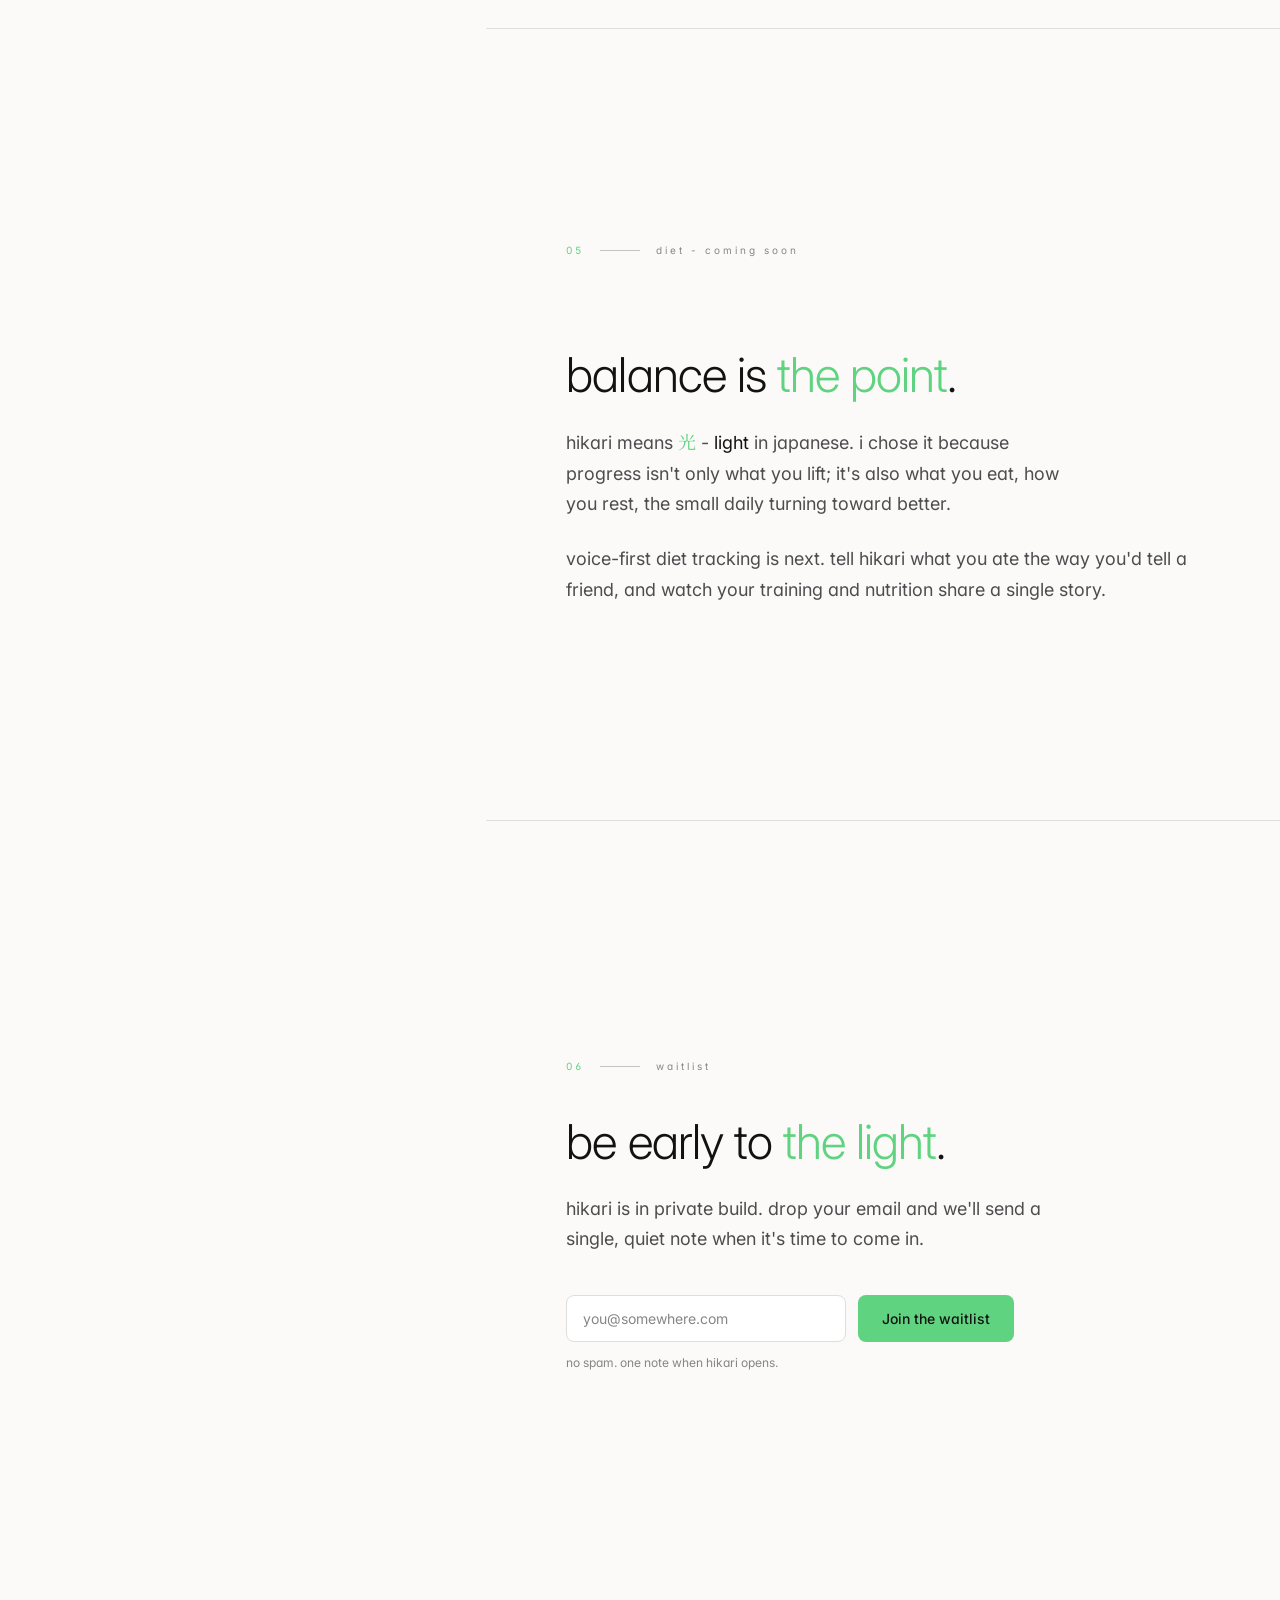
==== commit d18c66f6: "Polish for launch: text-only sections, green favicon, red heart - Remove all phone mockups and split" ====
--- a/index.html
+++ b/index.html
@@ -8,6 +8,7 @@
       <link rel="preconnect" href="https://fonts.googleapis.com" />
       <link rel="preconnect" href="https://fonts.gstatic.com" crossorigin />
       <link href="https://fonts.googleapis.com/css2?family=Inter:wght@300;400;500&family=Noto+Serif+JP:wght@300&display=swap" rel="stylesheet" />
+      <link rel="icon" href="data:image/svg+xml,<svg xmlns='http://www.w3.org/2000/svg' viewBox='0 0 100 100'><text y='.9em' font-size='90' font-family='serif' fill='%2366bb6a'>光</text></svg>" />
       <link rel="stylesheet" href="styles.css" />
     </head>
 
@@ -97,7 +98,7 @@
             <span class="font-jp accent">光</span>
             <span>#talkyourworkout</span>
             <span class="sep">|</span>
-            <span>made with <span class="accent">♥</span> in chennai</span>
+            <span>made with <span class="heart">♥</span> in chennai</span>
           </div>
         </div>
       </aside>
@@ -151,36 +152,18 @@
           <div class="eyebrow reveal">
             <span class="num">02</span><span class="rule" aria-hidden="true"></span><span>Voice workout logging</span>
           </div>
-          <div class="split">
-            <div>
-              <h2 class="h2 reveal">Just talk. <span class="accent">We log.</span></h2>
-              <p class="lead reveal">
-                Tapping numbers between sets breaks flow. Hikari listens, parses,
-                and confirms - exercise, weight, sets, reps. Edit anything with a
-                tap. The dumbbells stay in your hands.
-              </p>
-              <ul class="feature-list reveal">
-                <li><span class="dash" aria-hidden="true"></span><span>Natural phrasing - pounds or kilos, sets or singles.</span></li>
-                <li><span class="dash" aria-hidden="true"></span><span>Classify each set: warmup, working, or drop.</span></li>
-                <li><span class="dash" aria-hidden="true"></span><span>Powered by modern AI models for accurate transcript parsing.</span></li>
-              </ul>
-            </div>
-            <div class="reveal">
-              <div class="phone-wrap">
-                <div class="accent-glow glow" aria-hidden="true"></div>
-                <div class="phone">
-                  <div class="notch" aria-hidden="true"></div>
-                  <span class="tick tl" aria-hidden="true"></span>
-                  <span class="tick tr" aria-hidden="true"></span>
-                  <span class="tick bl" aria-hidden="true"></span>
-                  <span class="tick br" aria-hidden="true"></span>
-                  <div class="placeholder">
-                    <span class="label">Voice logging</span>
-                    <span style="font-size:0.75rem">placeholder</span>
-                  </div>
-                </div>
-              </div>
-            </div>
+          <div style="max-width: 48rem">
+            <h2 class="h2 reveal">Just talk. <span class="accent">We log.</span></h2>
+            <p class="lead reveal">
+              Tapping numbers between sets breaks flow. Hikari listens, parses,
+              and confirms - exercise, weight, sets, reps. Edit anything with a
+              tap. The dumbbells stay in your hands.
+            </p>
+            <ul class="feature-list reveal">
+              <li><span class="dash" aria-hidden="true"></span><span>Natural phrasing - pounds or kilos, sets or singles.</span></li>
+              <li><span class="dash" aria-hidden="true"></span><span>Classify each set: warmup, working, or drop.</span></li>
+              <li><span class="dash" aria-hidden="true"></span><span>Powered by modern AI models for accurate transcript parsing.</span></li>
+            </ul>
           </div>
         </section>
 
@@ -195,7 +178,6 @@
               No gimmicks - just the core tools every lifter expects, kept quiet and out of the way.
             </p>
           </div>
-
           <div class="cards reveal">
             <div class="card">
               <div class="head">
@@ -233,36 +215,18 @@
           <div class="eyebrow reveal">
             <span class="num">04</span><span class="rule" aria-hidden="true"></span><span>Body metrics &amp; strength</span>
           </div>
-          <div class="split">
-            <div>
-              <h2 class="h2 reveal">Watch the line <span class="accent">bend</span>.</h2>
-              <p class="lead reveal">
-                Log your height and weight, and watch your bodyweight curve over
-                time on one calm chart. Strength-vs-bodyweight progress overlays land in a
-                future update.
-              </p>
-              <ul class="feature-list reveal">
-                <li><span class="dash" aria-hidden="true"></span><span>Track weight over time.</span></li>
-                <li><span class="dash" aria-hidden="true"></span><span>Weight progress chart, kept simple.</span></li>
-                <li><span class="dash" aria-hidden="true"></span><span><span class="foreground">Soon:</span> strength progress vs bodyweight progress and AI session insights.</span></li>
-              </ul>
-            </div>
-            <div class="reveal">
-              <div class="phone-wrap">
-                <div class="accent-glow glow" aria-hidden="true"></div>
-                <div class="phone">
-                  <div class="notch" aria-hidden="true"></div>
-                  <span class="tick tl" aria-hidden="true"></span>
-                  <span class="tick tr" aria-hidden="true"></span>
-                  <span class="tick bl" aria-hidden="true"></span>
-                  <span class="tick br" aria-hidden="true"></span>
-                  <div class="placeholder">
-                    <span class="label">Weight chart</span>
-                    <span style="font-size:0.75rem">placeholder</span>
-                  </div>
-                </div>
-              </div>
-            </div>
+          <div style="max-width: 48rem">
+            <h2 class="h2 reveal">Watch the line <span class="accent">bend</span>.</h2>
+            <p class="lead reveal">
+              Log your height and weight, and watch your bodyweight curve over
+              time on one calm chart. Strength-vs-bodyweight progress overlays land in a
+              future update.
+            </p>
+            <ul class="feature-list reveal">
+              <li><span class="dash" aria-hidden="true"></span><span>Track weight over time.</span></li>
+              <li><span class="dash" aria-hidden="true"></span><span>Weight progress chart, kept simple.</span></li>
+              <li><span class="dash" aria-hidden="true"></span><span><span class="foreground">Soon:</span> strength progress vs bodyweight progress and AI session insights.</span></li>
+            </ul>
           </div>
         </section>
 
@@ -334,7 +298,7 @@
               <span class="font-jp accent">光</span>
               <span>#talkyourworkout</span>
               <span class="sep">|</span>
-              <span>made with <span class="accent">♥</span> in chennai</span>
+              <span>made with <span class="heart">♥</span> in chennai</span>
             </div>
           </div>
         </section>
--- a/styles.css
+++ b/styles.css
@@ -193,6 +193,7 @@
   font-size: 0.6875rem; color: var(--text-tertiary);
 }
 .fk-footer .accent { color: var(--accent); }
+.fk-footer .heart { color: #ff0000; }
 .fk-footer .sep { opacity: 0.5; }
 
 .copyright { font-size: 0.625rem; color: var(--text-tertiary); }
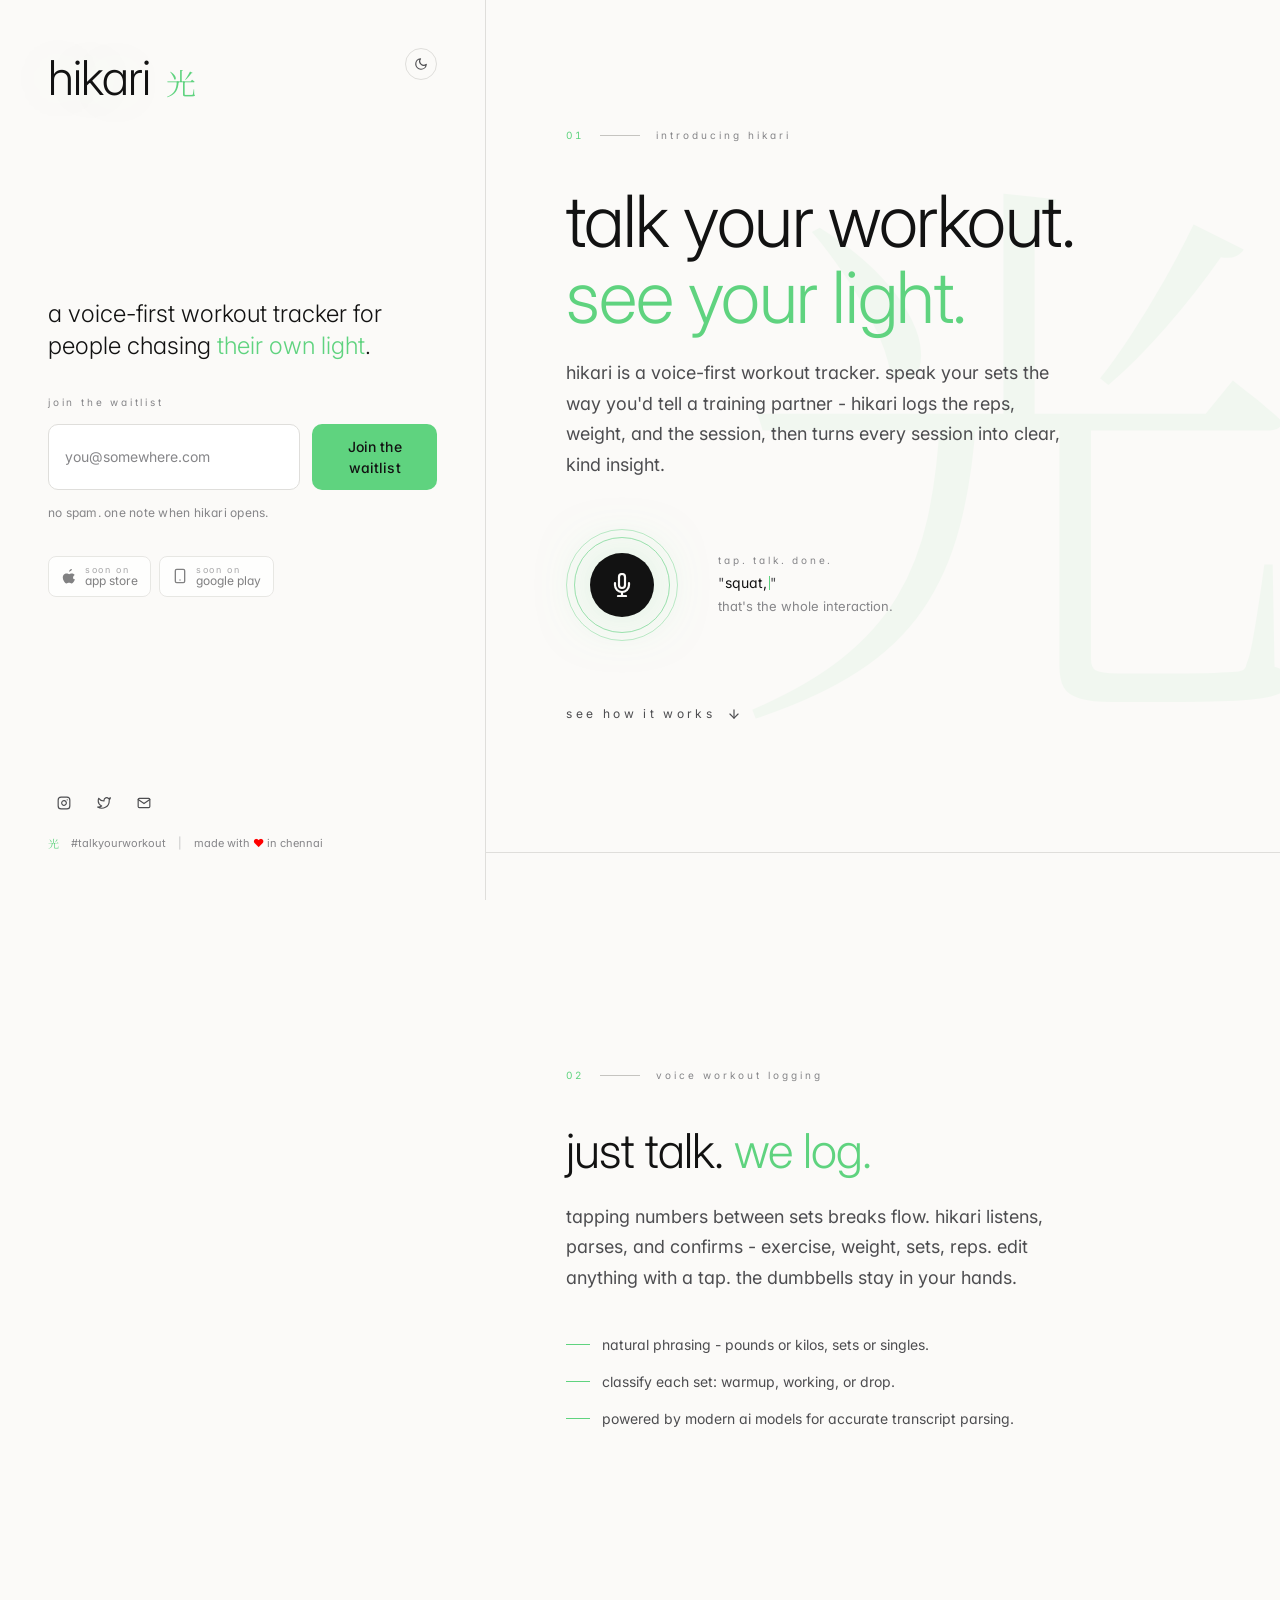
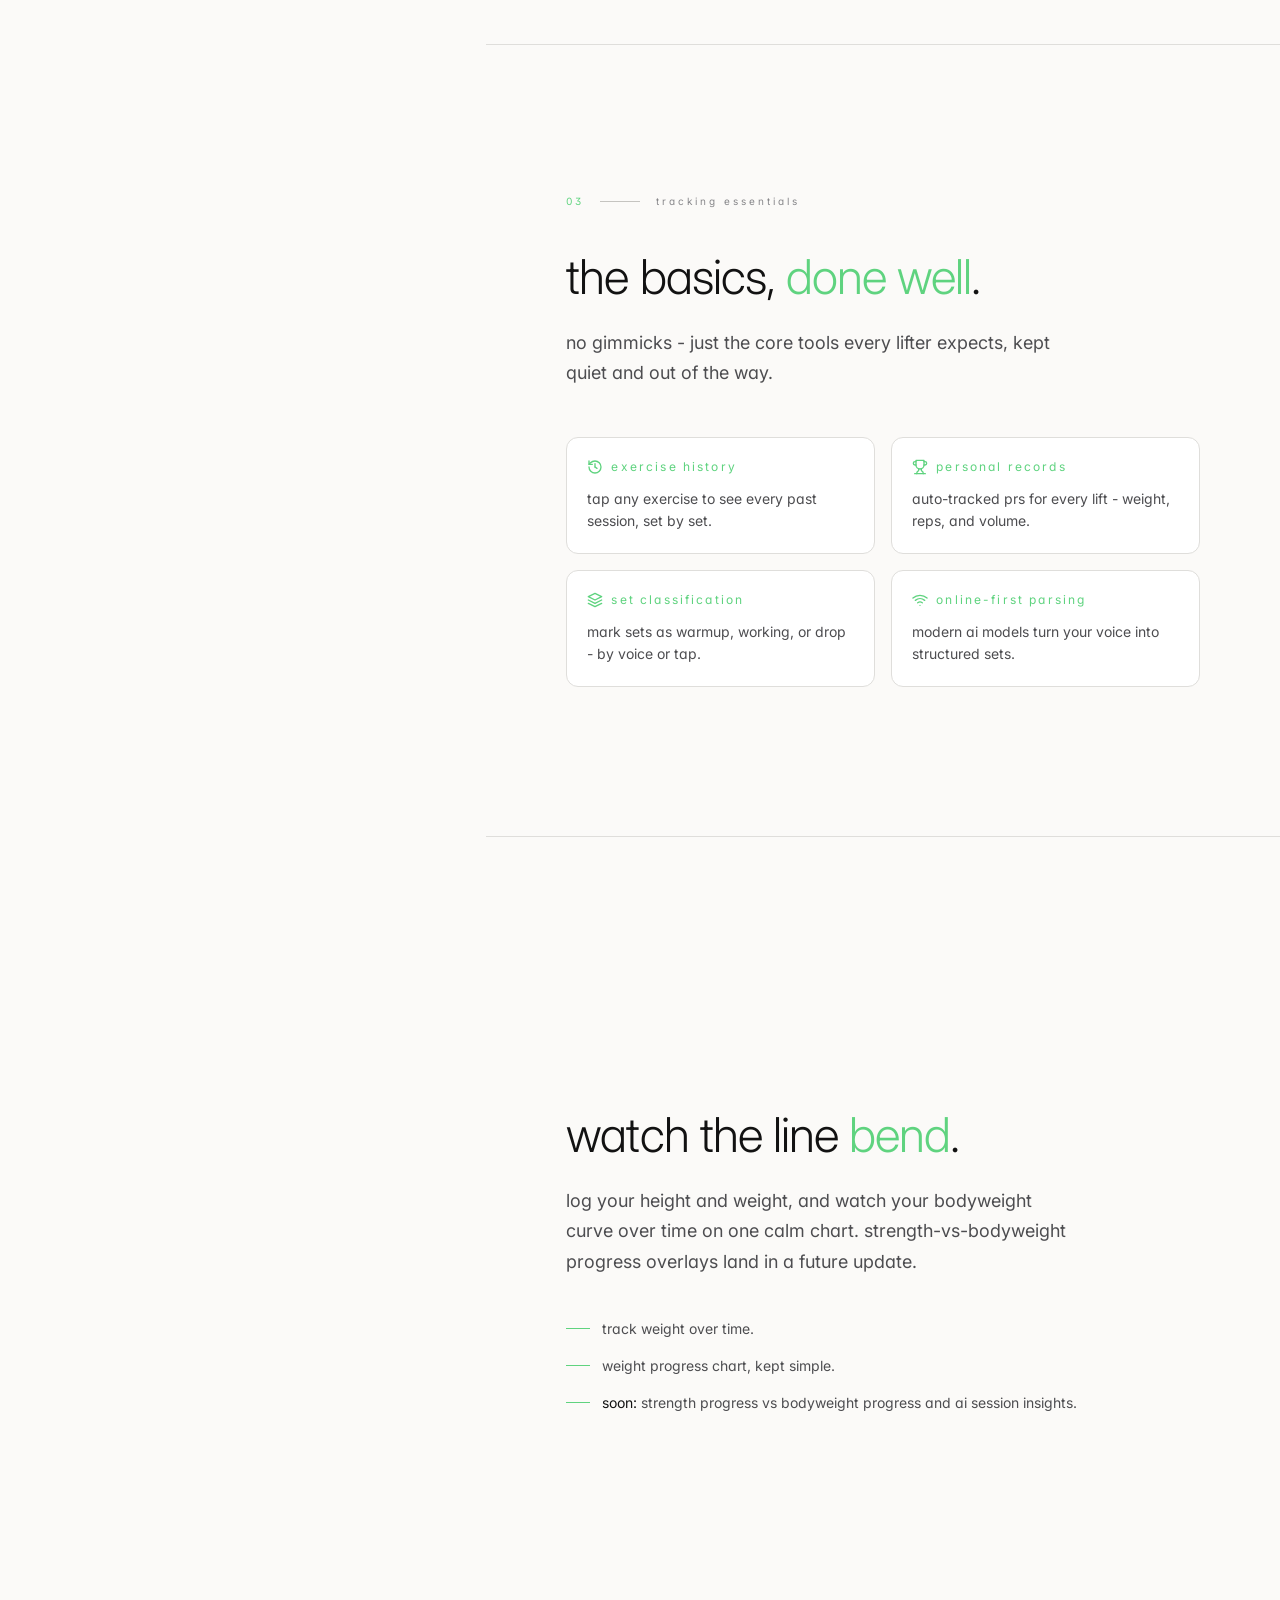
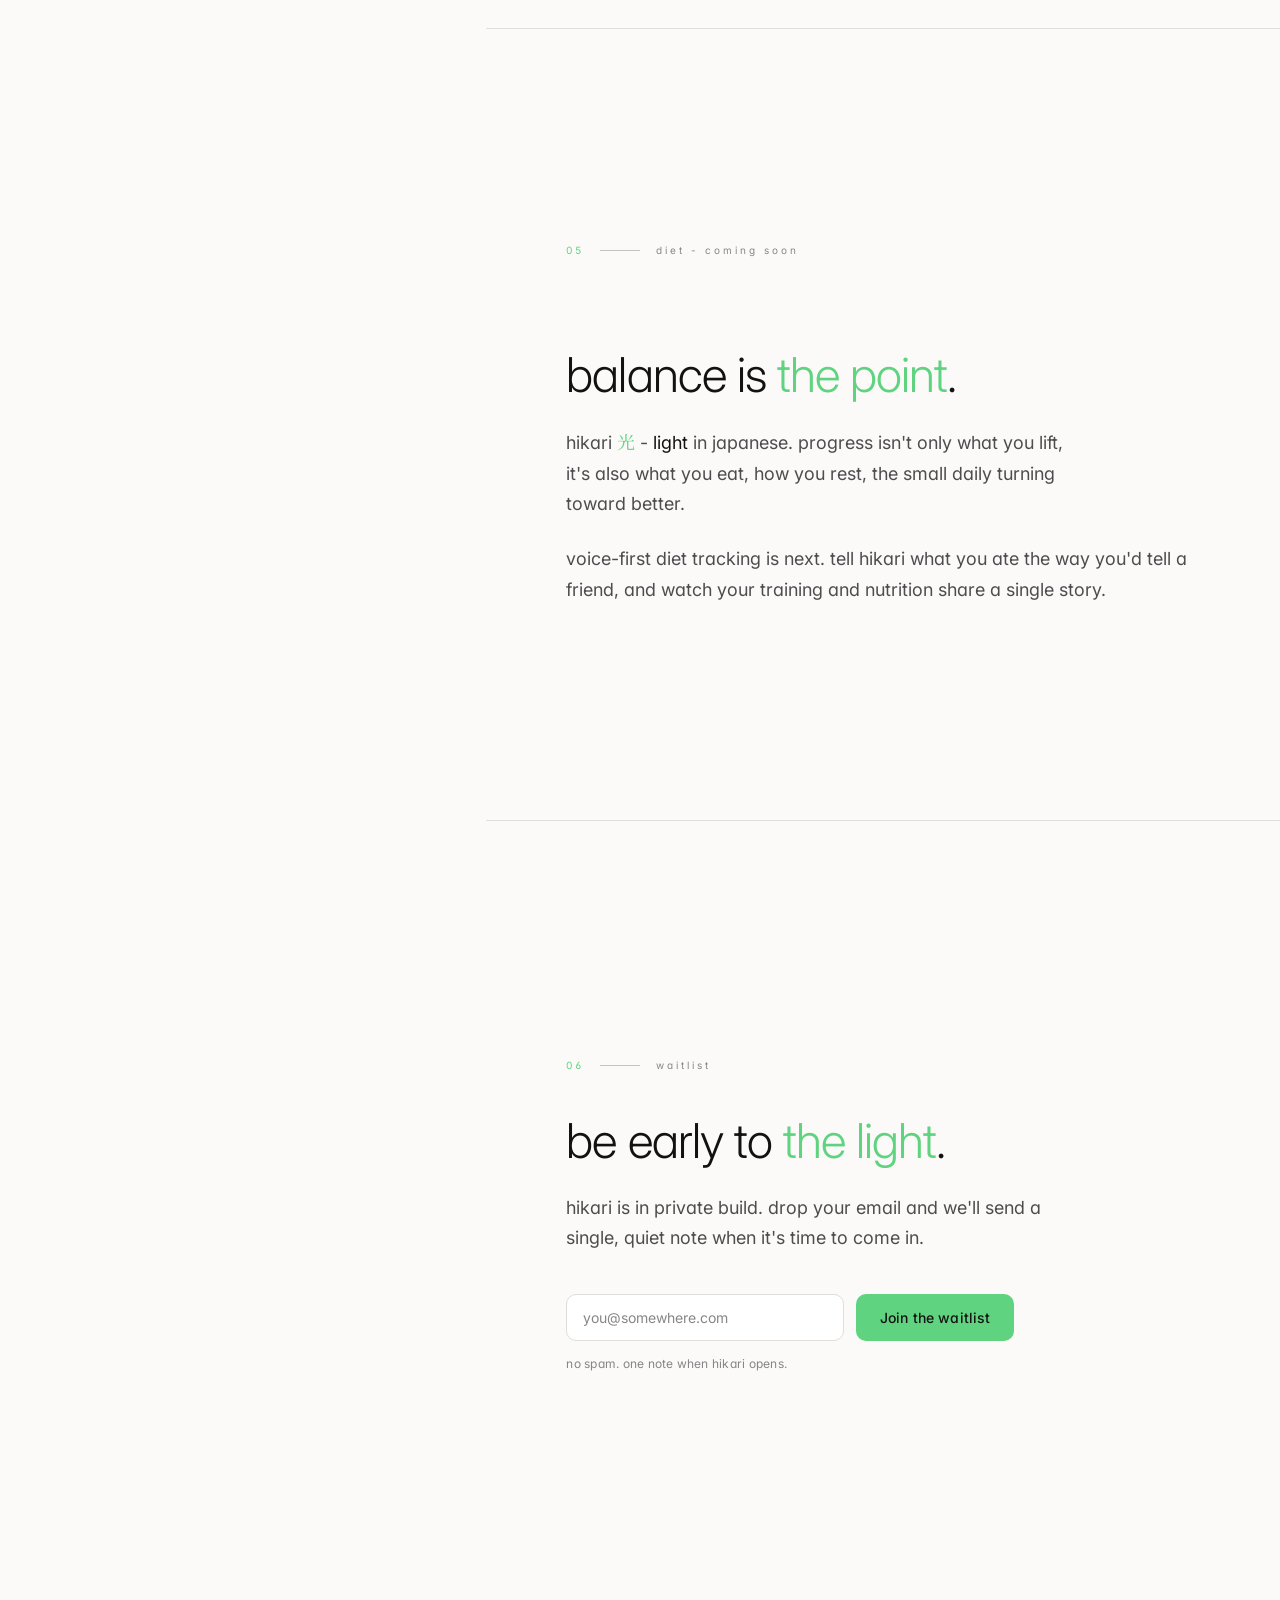
==== commit 0ff7b5ab: "Mobile hero polish" ====
--- a/index.html
+++ b/index.html
@@ -4,7 +4,7 @@
       <meta charset="utf-8" />
       <meta name="viewport" content="width=device-width, initial-scale=1" />
       <meta name="description" content="Hikari — a voice-first workout tracker. Speak your sets. See your progress." />
-      <title>hikari 光 — talk your workout</title>
+      <title>hikari 光 - talk your workout</title>
       <link rel="preconnect" href="https://fonts.googleapis.com" />
       <link rel="preconnect" href="https://fonts.gstatic.com" crossorigin />
       <link href="https://fonts.googleapis.com/css2?family=Inter:wght@300;400;500&family=Noto+Serif+JP:wght@300&display=swap" rel="stylesheet" />
@@ -48,7 +48,7 @@
             A voice-first workout tracker for people chasing<span class="accent"> their own light</span>.
           </p>
 
-          <div class="lp-block">
+          <div class="lp-block waitlist-block">
             <span class="lp-section-label">Join the waitlist</span>
             <form class="waitlist" novalidate>
               <input class="honeypot" type="text" name="website" tabindex="-1" autocomplete="off" aria-hidden="true" />
@@ -61,8 +61,7 @@
             </form>
           </div>
 
-          <div class="lp-block">
-            <span class="lp-section-label">Apps - coming soon</span>
+          <div class="lp-block apps-block">
             <div class="store-row">
               <span class="store-badge" aria-disabled="true" title="Coming soon">
                 <svg viewBox="0 0 24 24" fill="currentColor" aria-hidden="true" style="width:1rem;height:1rem"><path d="M16.365 1.43c0 1.14-.421 2.09-1.262 2.85-.84.76-1.846 1.22-2.92 1.16-.063-1.07.388-2.13 1.207-2.9.82-.78 1.95-1.26 2.975-1.11zM21 17.05c-.51 1.18-.76 1.71-1.42 2.76-.92 1.46-2.22 3.27-3.83 3.28-1.43.02-1.8-.93-3.74-.92-1.95.01-2.36.93-3.79.92-1.61-.01-2.84-1.65-3.76-3.11C2.31 16.97 2 12.6 4.06 10.31c1.07-1.21 2.78-1.96 4.39-1.99 1.49-.03 2.9.99 3.74.99.84 0 2.55-1.21 4.3-1.04.73.03 2.78.29 4.1 2.21-3.6 1.97-3.02 6.84.41 6.57z"/></svg>
@@ -84,13 +83,13 @@
 
         <div class="lp-bottom">
           <div class="socials">
-            <a class="icon-btn" href="https://instagram.com" target="_blank" rel="noreferrer" aria-label="Instagram">
+            <a class="icon-btn" href="https://instagram.com/mister_vj" target="_blank" rel="noreferrer" aria-label="Instagram">
               <svg viewBox="0 0 24 24" fill="none" stroke="currentColor" stroke-width="2" stroke-linecap="round" stroke-linejoin="round" aria-hidden="true"><rect x="2" y="2" width="20" height="20" rx="5" ry="5"/><path d="M16 11.37A4 4 0 1 1 12.63 8 4 4 0 0 1 16 11.37z"/><line x1="17.5" y1="6.5" x2="17.51" y2="6.5"/></svg>
             </a>
-            <a class="icon-btn" href="https://twitter.com" target="_blank" rel="noreferrer" aria-label="Twitter">
+            <a class="icon-btn" href="https://twitter.com/mister_vj" target="_blank" rel="noreferrer" aria-label="Twitter">
               <svg viewBox="0 0 24 24" fill="none" stroke="currentColor" stroke-width="2" stroke-linecap="round" stroke-linejoin="round" aria-hidden="true"><path d="M23 3a10.9 10.9 0 0 1-3.14 1.53 4.48 4.48 0 0 0-7.86 3v1A10.66 10.66 0 0 1 3 4s-4 9 5 13a11.64 11.64 0 0 1-7 2c9 5 20 0 20-11.5a4.5 4.5 0 0 0-.08-.83A7.72 7.72 0 0 0 23 3z"/></svg>
             </a>
-            <a class="icon-btn" href="mailto:hello@hikari.app" aria-label="Email">
+            <a class="icon-btn" href="mailto:vraj.mdu@gmail.com" aria-label="Email">
               <svg viewBox="0 0 24 24" fill="none" stroke="currentColor" stroke-width="2" stroke-linecap="round" stroke-linejoin="round" aria-hidden="true"><path d="M4 4h16c1.1 0 2 .9 2 2v12c0 1.1-.9 2-2 2H4c-1.1 0-2-.9-2-2V6c0-1.1.9-2 2-2z"/><polyline points="22,6 12,13 2,6"/></svg>
             </a>
           </div>
@@ -108,6 +107,8 @@
 
         <!-- 01 Hero -->
         <section id="hero" class="section">
+          <span class="hero-watermark font-jp" aria-hidden="true">光</span>
+
           <div class="eyebrow reveal">
             <span class="num">01</span>
             <span class="rule" aria-hidden="true"></span>
@@ -135,7 +136,10 @@
               </div>
               <div class="hero-mic-text">
                 <span class="small">Tap. Talk. Done.</span>
-                <span class="desc">"Bench press, 80 kilos, 8 reps." That's the whole interaction.</span>
+                <span class="desc">
+                  <span class="quote-line">"<span class="typed" data-typed-cycle="Bench press, 80 kilos, 8 reps.|Squat, 100 kilos, 5 reps.|Deadlift, 120 kilos, 3 reps.">&nbsp;</span>"</span>
+                  <span class="quote-tail">That's the whole interaction.</span>
+                </span>
               </div>
             </div>
 
@@ -244,9 +248,9 @@
             <h2 class="h2 reveal" style="margin-top: 1.5rem">Balance is <span class="accent">the point</span>.</h2>
 
             <p class="lead reveal">
-              Hikari means <span class="font-jp accent">光</span> -
+              Hikari <span class="font-jp accent">光</span> -
               <em style="font-style: normal; color: var(--foreground)"> light</em> in Japanese.
-              I chose it because progress isn't only what you lift; it's also what
+              Progress isn't only what you lift, it's also what
               you eat, how you rest, the small daily turning toward better.
             </p>
             <p class="lead reveal" style="max-width: 40rem">
@@ -304,6 +308,6 @@
         </section>
       </main>
     </div>
+    <script src="app.js?v=2"></script>
   </body>
-  <script src="app.js"></script>
-</html>+</html>
--- a/styles.css
+++ b/styles.css
@@ -31,11 +31,11 @@
   --surface-elevated: oklch(0.18 0 0);
 
   --foreground: oklch(1 0 0);
-  --text-secondary: oklch(0.65 0.005 285);
-  --text-tertiary: oklch(0.42 0.004 285);
-
-  --border: oklch(0.265 0 0);
-  --border-strong: oklch(0.32 0 0);
+  --text-secondary: oklch(0.78 0.005 285);
+  --text-tertiary: oklch(0.62 0.004 285);
+
+  --border: oklch(0.3 0 0);
+  --border-strong: oklch(0.4 0 0);
 
   --accent: oklch(0.88 0.13 145);
   --accent-foreground: oklch(0 0 0);
@@ -80,14 +80,21 @@
 
 .app { min-height: 100vh; overflow-x: hidden; }
 
-/* Mobile: full left-panel content shown as a static block at top */
+/* Mobile: full left-panel content shown as a full-screen hero */
 .left-panel {
+  position: relative;
   display: flex;
   flex-direction: column;
-  gap: 2rem;
-  padding: 2rem 1.25rem;
+  gap: 1.5rem;
+  padding: 3.5rem 1.5rem 2rem;
+  min-height: 100svh;
   border-bottom: 1px solid var(--border);
-  background: var(--background);
+  background:
+    radial-gradient(ellipse 90% 60% at 50% 35%,
+      color-mix(in oklab, var(--accent) 12%, transparent) 0%,
+      transparent 70%),
+    var(--background);
+  overflow: hidden;
 }
 
 /* mobile-bar no longer needed — left-panel covers brand + theme toggle */
@@ -105,6 +112,7 @@
     background: var(--background);
     padding: 3rem;
     gap: 0;
+    overflow: visible;
   }
 
   main.story {
@@ -121,13 +129,66 @@
 
 /* ---------- Left panel internals ---------- */
 
-.lp-top { display: flex; align-items: flex-start; justify-content: space-between; }
-.lp-wordmark { display: flex; align-items: baseline; gap: 1rem; }
+/* Mobile: theme toggle floats top-right; wordmark dominates */
+.lp-top {
+  display: block;
+  margin-top: 0.5rem;
+}
+.lp-top > .theme-toggle {
+  position: absolute;
+  top: 1.25rem;
+  right: 1.25rem;
+}
+.lp-wordmark {
+  display: flex;
+  flex-direction: row;
+  align-items: baseline;
+  gap: 0.375rem;
+  line-height: 0.85;
+  flex-wrap: wrap;
+}
 .lp-wordmark .word {
-  font-size: 3rem; font-weight: 300; letter-spacing: -0.02em; color: var(--foreground);
+  font-size: clamp(6.5rem, 32vw, 11rem);
+  font-weight: 300;
+  letter-spacing: -0.03em;
+  margin-left: -0.07em;
+  color: var(--foreground);
+  text-shadow: 0 0 80px color-mix(in oklab, var(--accent) 22%, transparent);
 }
 .lp-wordmark .kanji {
-  font-size: 1.875rem; font-weight: 300; color: var(--accent);
+  font-size: clamp(2.5rem, 12vw, 3.75rem);
+  font-weight: 300;
+  letter-spacing: 0;
+  color: var(--accent);
+}
+@media (min-width: 1024px) {
+  .lp-top {
+    display: flex;
+    align-items: flex-start;
+    justify-content: space-between;
+    gap: 1rem;
+    margin-top: 0;
+  }
+  .lp-top > .theme-toggle {
+    position: static;
+  }
+  .lp-wordmark {
+    flex-direction: row;
+    align-items: baseline;
+    gap: 1rem;
+    line-height: normal;
+  }
+  .lp-wordmark .word {
+    font-size: 3rem;
+    letter-spacing: -0.02em;
+    margin-left: 0;
+  }
+  .lp-wordmark .kanji {
+    font-size: 1.875rem;
+    letter-spacing: normal;
+    margin: 0;
+    text-shadow: none;
+  }
 }
 .lp-pron {
   margin-top: 0.25rem;
@@ -135,19 +196,39 @@
   color: var(--text-tertiary);
 }
 
-.lp-mid { display: flex; flex-direction: column; gap: 2rem; }
+.lp-mid { display: flex; flex-direction: column; gap: 1.75rem; flex: 1; min-height: 0; }
+.waitlist-block { margin-top: auto; margin-bottom: auto; }
+@media (min-width: 1024px) {
+  .lp-mid { gap: 2rem; flex: 0 1 auto; }
+  .waitlist-block { margin-top: 0; margin-bottom: 0; }
+}
 .lp-tagline {
-  max-width: 28ch;
-  font-size: 1.5rem; line-height: 1.35; font-weight: 300;
+  max-width: 22ch;
+  font-size: clamp(1.625rem, 6.5vw, 2.25rem);
+  line-height: 1.2; font-weight: 300;
+  letter-spacing: -0.02em;
   color: var(--foreground); text-wrap: balance;
 }
 .lp-tagline .accent { color: var(--accent); }
+@media (min-width: 1024px) {
+  .lp-tagline {
+    max-width: 28ch;
+    font-size: 1.5rem; line-height: 1.35;
+    letter-spacing: normal;
+  }
+}
 
 .lp-section-label {
   font-size: 0.625rem; text-transform: lowercase; letter-spacing: 0.28em;
   color: var(--text-tertiary);
 }
-.lp-block { display: flex; flex-direction: column; gap: 0.75rem; }
+.lp-block { display: flex; flex-direction: column; gap: 0.875rem; }
+
+/* Top socials/footer hidden on mobile — duplicated in the mobile footer block */
+.lp-bottom { display: none; }
+@media (min-width: 1024px) {
+  .lp-bottom { display: flex; }
+}
 
 .store-row { display: flex; gap: 0.5rem; }
 .store-badge {
@@ -164,7 +245,7 @@
   color: var(--text-tertiary);
 }
 
-.lp-bottom { display: flex; flex-direction: column; gap: 1rem; }
+.lp-bottom { flex-direction: column; gap: 1rem; }
 
 .socials { display: flex; align-items: center; gap: 0.5rem; }
 .icon-btn {
@@ -213,6 +294,7 @@
 @media (min-width: 1024px) {
   section.section { padding: 8rem 5rem; }
 }
+
 
 .eyebrow {
   display: flex; align-items: center; gap: 1rem;
@@ -404,43 +486,66 @@
   position: relative;
 }
 .waitlist .row {
-  display: flex; flex-direction: column; gap: 0.75rem;
+  display: flex; flex-direction: column; gap: 0.625rem;
 }
 @media (min-width: 640px) {
-  .waitlist .row { flex-direction: row; align-items: stretch; }
+  .waitlist .row { flex-direction: row; align-items: stretch; gap: 0.75rem; }
 }
 .waitlist input.email {
   flex: 1;
-  border-radius: 0.5rem;
-  border: 1px solid var(--border);
+  border-radius: 0.625rem;
+  border: 1px solid var(--border-strong);
   background: var(--surface-elevated);
-  padding: 0.75rem 1rem;
-  font-size: 0.875rem;
+  padding: 0.875rem 1rem;
+  font-size: 0.9375rem;
   outline: none;
   transition: border-color 200ms, box-shadow 200ms;
 }
 .waitlist input.email::placeholder { color: var(--text-tertiary); }
 .waitlist input.email:focus {
   border-color: var(--accent);
-  box-shadow: 0 0 0 2px color-mix(in oklab, var(--accent) 40%, transparent);
+  box-shadow: 0 0 0 3px color-mix(in oklab, var(--accent) 30%, transparent);
 }
 .waitlist input.email:disabled { opacity: 0.6; }
 .waitlist button.submit {
   display: inline-flex; align-items: center; justify-content: center; gap: 0.5rem;
-  border-radius: 0.5rem;
+  border-radius: 0.625rem;
   background: var(--accent); color: var(--accent-foreground);
-  padding: 0.75rem 1.5rem;
-  font-size: 0.875rem; font-weight: 500;
-  transition: background-color 200ms, opacity 200ms;
-}
-.waitlist button.submit:hover { background: color-mix(in oklab, var(--accent) 90%, transparent); }
+  padding: 0.875rem 1.5rem;
+  font-size: 0.9375rem; font-weight: 500; letter-spacing: 0.01em;
+  box-shadow:
+    0 1px 0 color-mix(in oklab, var(--accent) 60%, transparent) inset,
+    0 8px 24px -12px color-mix(in oklab, var(--accent-deep) 70%, transparent);
+  transition: background-color 200ms, opacity 200ms, transform 150ms, box-shadow 200ms;
+}
+.waitlist button.submit:hover {
+  background: color-mix(in oklab, var(--accent) 90%, transparent);
+  box-shadow:
+    0 1px 0 color-mix(in oklab, var(--accent) 60%, transparent) inset,
+    0 12px 28px -10px color-mix(in oklab, var(--accent-deep) 80%, transparent);
+}
+.waitlist button.submit:active { transform: translateY(1px); }
+@media (min-width: 1024px) {
+  .waitlist input.email {
+    border-color: var(--border);
+    padding: 0.75rem 1rem;
+    font-size: 0.875rem;
+  }
+  .waitlist button.submit {
+    padding: 0.75rem 1.5rem;
+    font-size: 0.875rem;
+    box-shadow: none;
+  }
+  .waitlist button.submit:hover { box-shadow: none; }
+}
 .waitlist button.submit:focus-visible {
   outline: none;
   box-shadow: 0 0 0 2px var(--background), 0 0 0 4px color-mix(in oklab, var(--accent) 60%, transparent);
 }
 .waitlist button.submit:disabled { opacity: 0.6; cursor: not-allowed; }
 .waitlist .msg {
-  margin-top: 0.75rem; min-height: 1.25rem; font-size: 0.75rem;
+  margin-top: 0.875rem; min-height: 1.25rem; font-size: 0.75rem;
+  letter-spacing: 0.02em;
 }
 .waitlist .msg.idle { color: var(--text-tertiary); }
 .waitlist .msg.error { color: var(--destructive); }
@@ -468,5 +573,72 @@
 /* Theme toggle icon swap — JS sets data-theme on root */
 .theme-toggle .moon { display: none; }
 .theme-toggle .sun { display: block; }
+
+/* ---------- Section 01 hero: kanji watermark, typing transcript, sample chip ---------- */
+
+#hero { overflow: hidden; }
+
+.hero-watermark {
+  position: absolute;
+  right: -0.05em;
+  top: 50%;
+  transform: translateY(-50%);
+  font-size: clamp(18rem, 55vw, 36rem);
+  line-height: 0.9;
+  font-weight: 300;
+  color: var(--accent);
+  opacity: 0.06;
+  pointer-events: none;
+  user-select: none;
+  z-index: 0;
+}
+:root.dark .hero-watermark { opacity: 0.08; }
+
+#hero .eyebrow,
+#hero .hero-wrap { position: relative; z-index: 1; }
+
+.hero-mic-text .desc {
+  display: flex; flex-direction: column; gap: 0.25rem;
+}
+.hero-mic-text .desc .quote-tail {
+  font-size: 0.8125rem;
+  color: var(--text-tertiary);
+}
+
+.typed {
+  display: inline;
+  color: var(--foreground);
+}
+.typed::after {
+  content: '';
+  display: inline-block;
+  width: 1px;
+  height: 1em;
+  margin-left: 2px;
+  vertical-align: -0.15em;
+  background: var(--accent);
+  animation: hk-caret 1s steps(2, end) infinite;
+}
+.typed.done::after { animation: hk-caret-fade 1.2s ease forwards; }
+@keyframes hk-caret { 0%, 49% { opacity: 1 } 50%, 100% { opacity: 0 } }
+@keyframes hk-caret-fade { to { opacity: 0 } }
+@media (prefers-reduced-motion: reduce) {
+  .typed::after { animation: none; opacity: 0; }
+}
+
+/* ---------- Mobile apps-block: contextual placement under the waitlist ---------- */
+
+@media (max-width: 1023px) {
+  .apps-block .lp-section-label::before {
+    content: '';
+    display: inline-block;
+    width: 0.875rem; height: 1px;
+    background: var(--border-strong);
+    margin-right: 0.5rem;
+    vertical-align: middle;
+  }
+  .store-row { gap: 0.625rem; }
+  .store-badge { padding: 0.625rem 0.75rem; }
+}
 html:not(.dark) .theme-toggle .sun { display: none; }
 html:not(.dark) .theme-toggle .moon { display: block; }
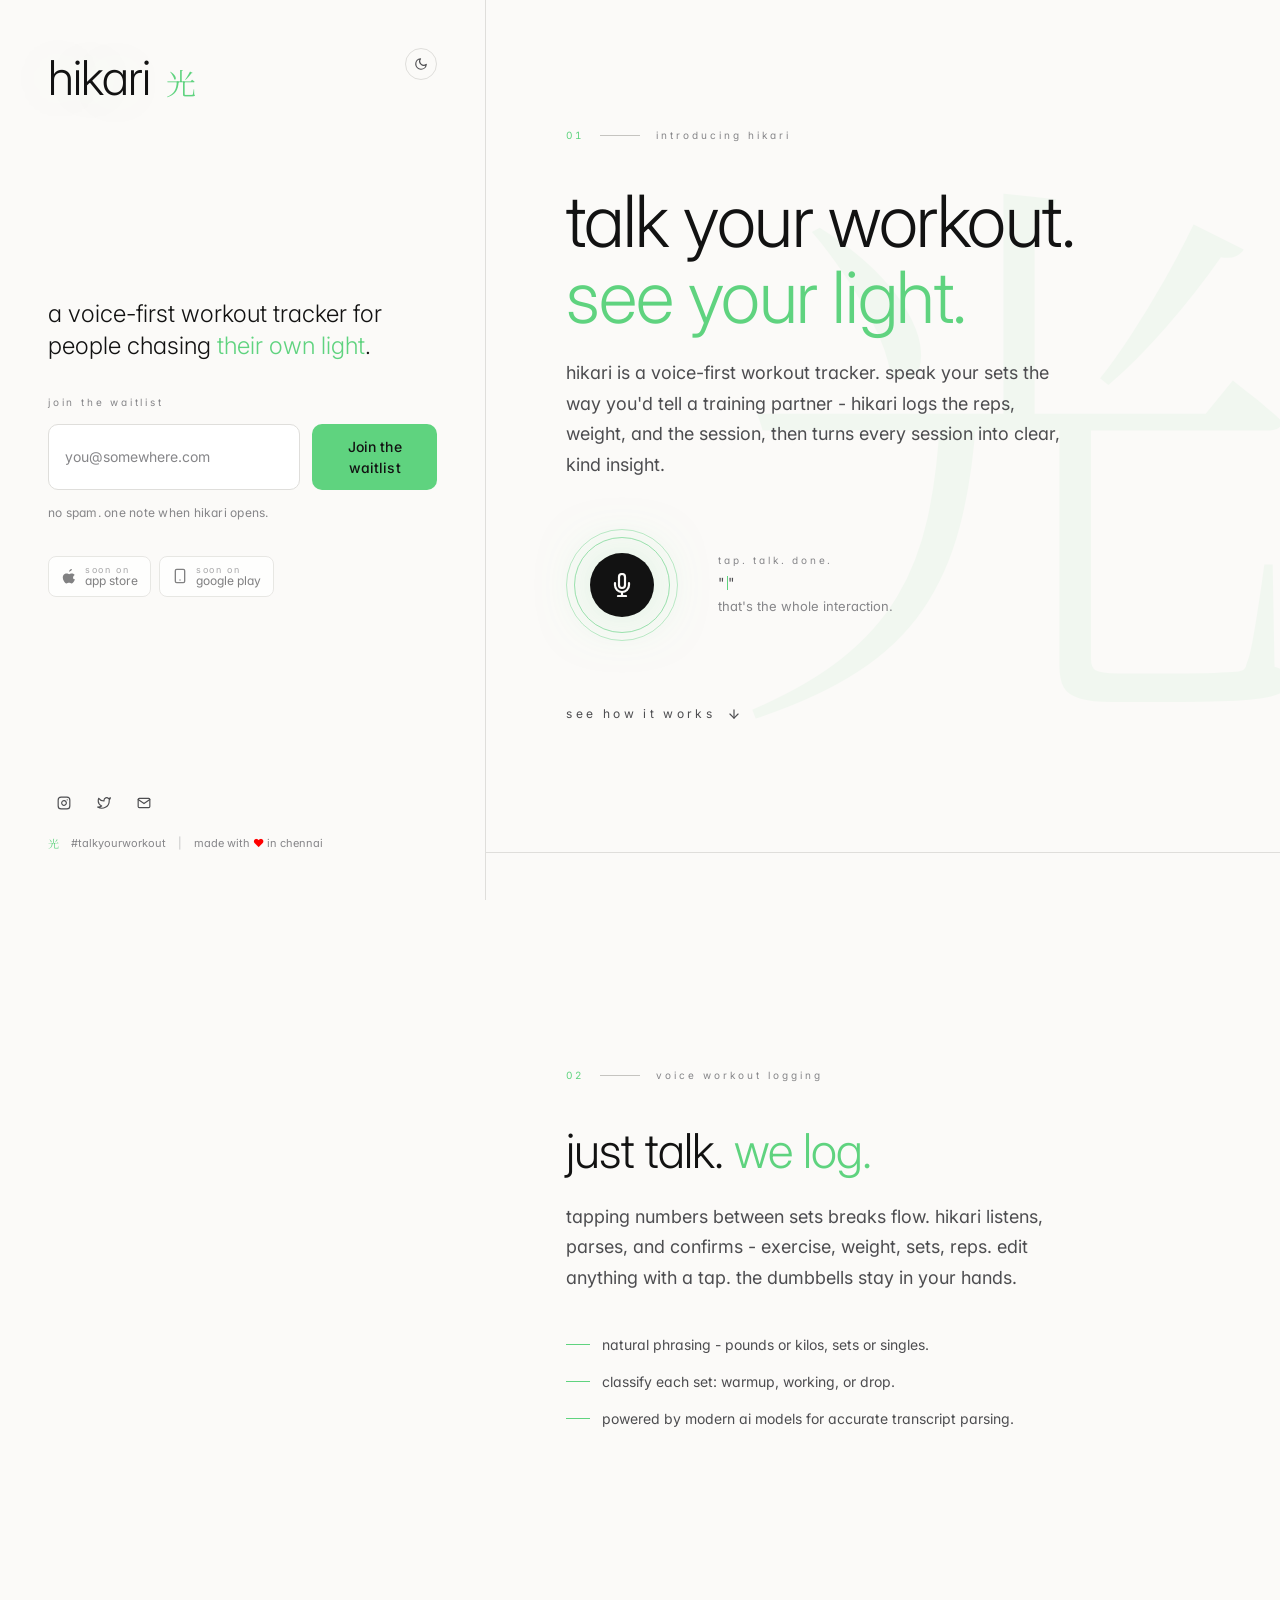
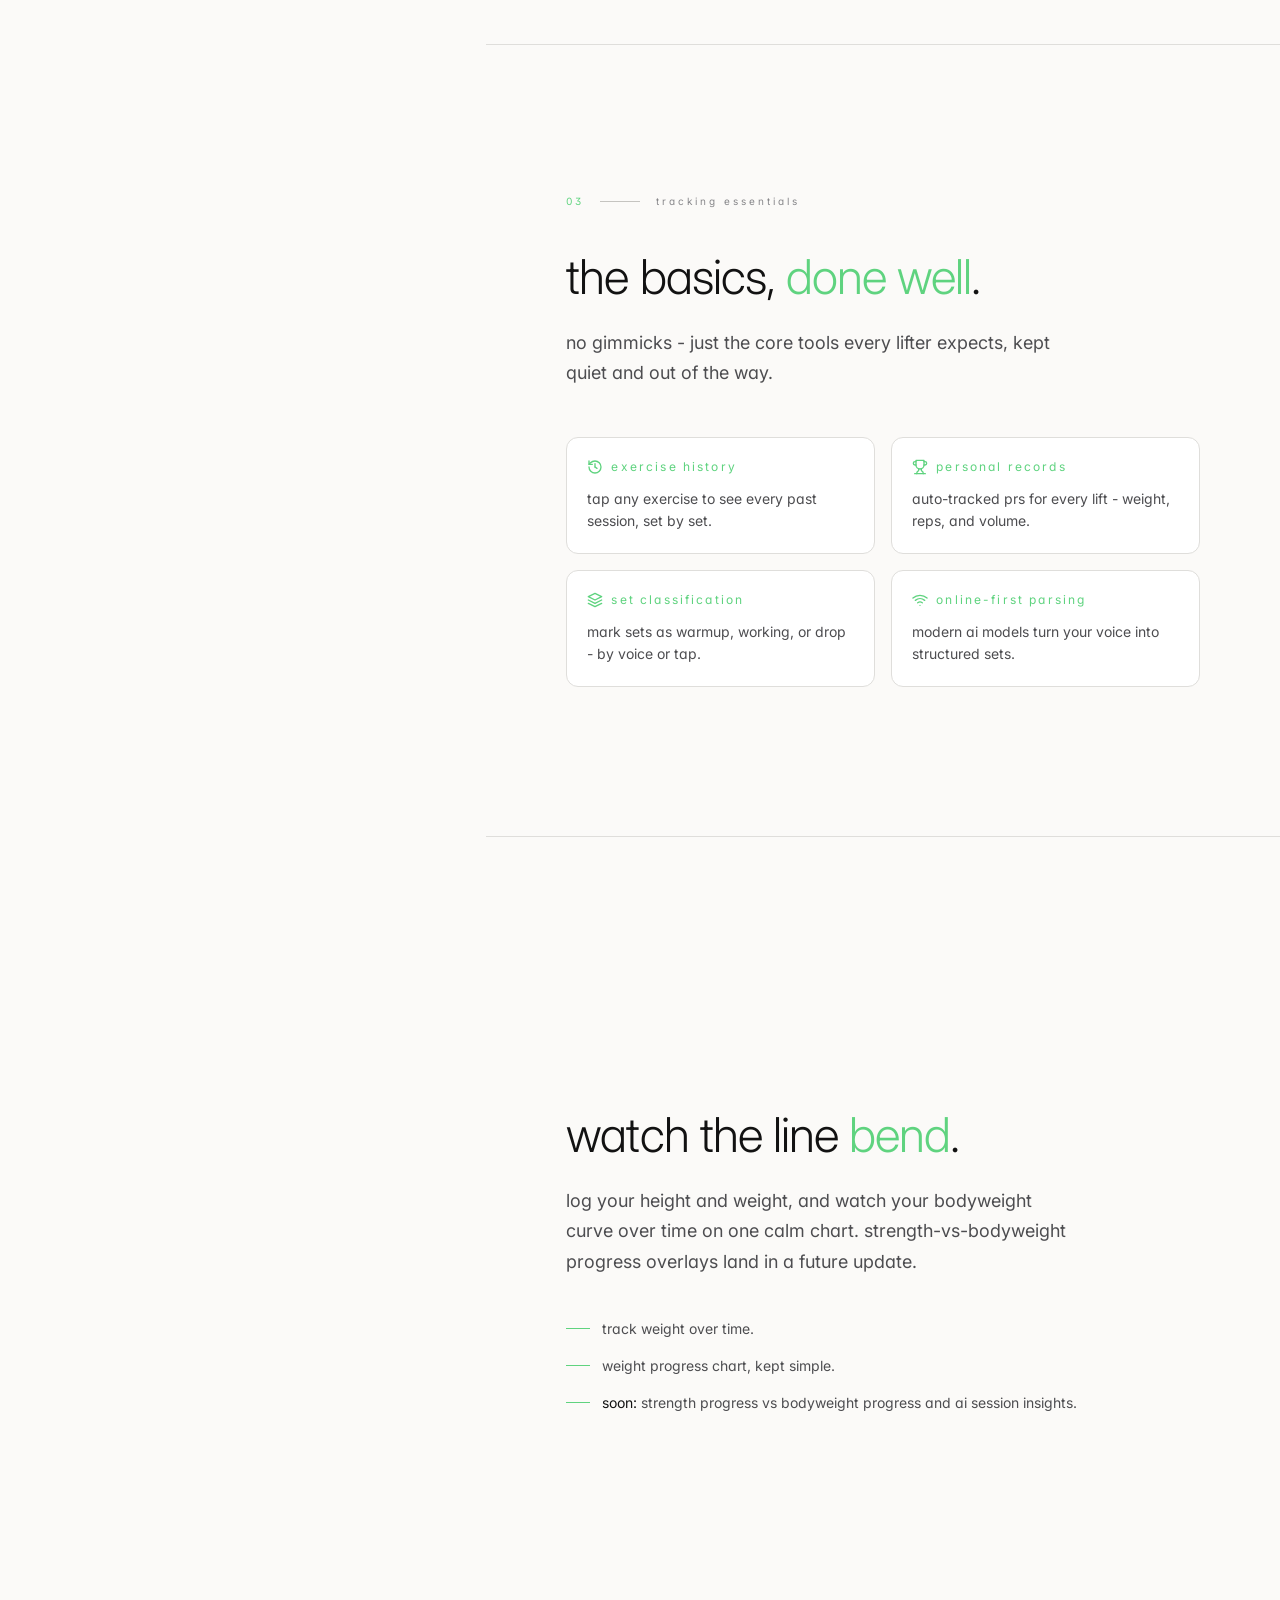
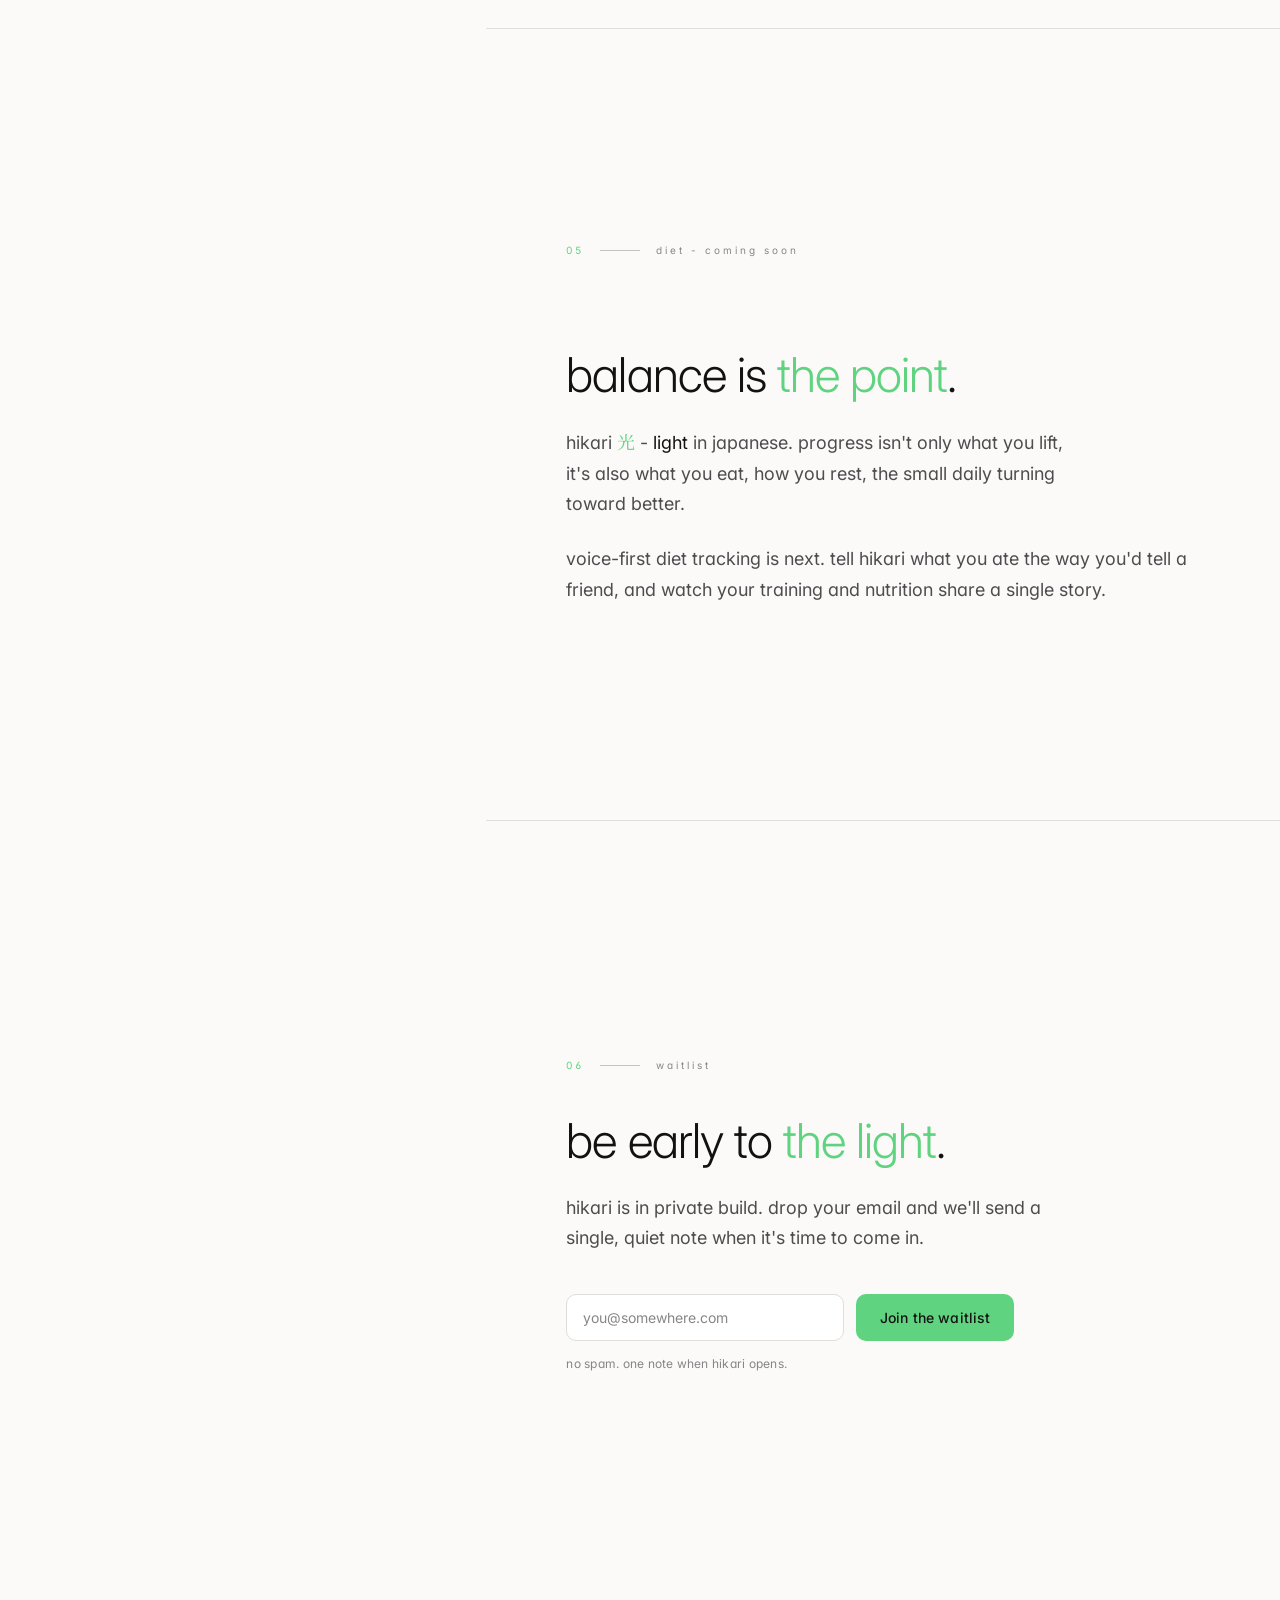
==== commit b92b8e6b: "Update index.html" ====
--- a/index.html
+++ b/index.html
@@ -3,7 +3,7 @@
     <head>
       <meta charset="utf-8" />
       <meta name="viewport" content="width=device-width, initial-scale=1" />
-      <meta name="description" content="Hikari — a voice-first workout tracker. Speak your sets. See your progress." />
+      <meta name="description" content="Hikari - a voice-first workout tracker. Speak your sets. See your progress." />
       <title>hikari 光 - talk your workout</title>
       <link rel="preconnect" href="https://fonts.googleapis.com" />
       <link rel="preconnect" href="https://fonts.gstatic.com" crossorigin />
--- a/styles.css
+++ b/styles.css
@@ -600,6 +600,10 @@
 .hero-mic-text .desc {
   display: flex; flex-direction: column; gap: 0.25rem;
 }
+.hero-mic-text .desc .quote-line,
+.hero-mic-text .desc .quote-tail {
+  display: block;
+}
 .hero-mic-text .desc .quote-tail {
   font-size: 0.8125rem;
   color: var(--text-tertiary);
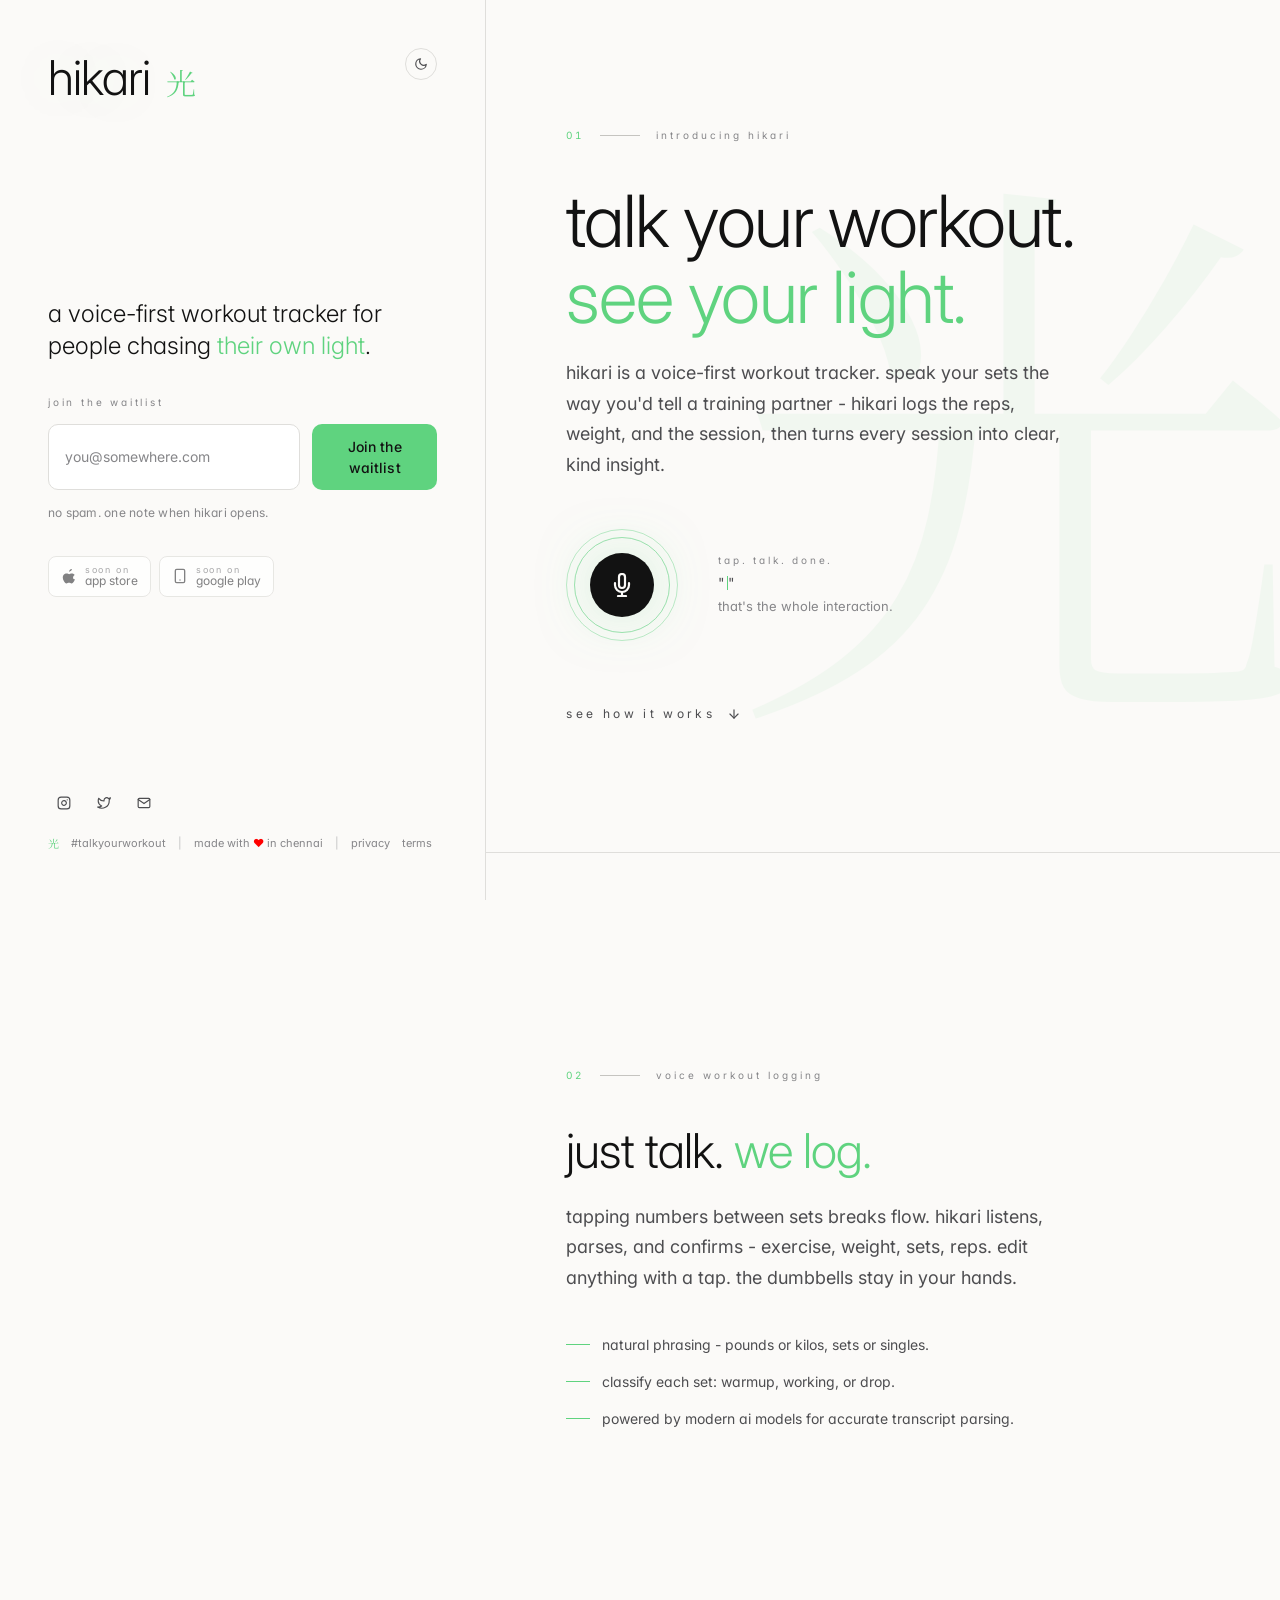
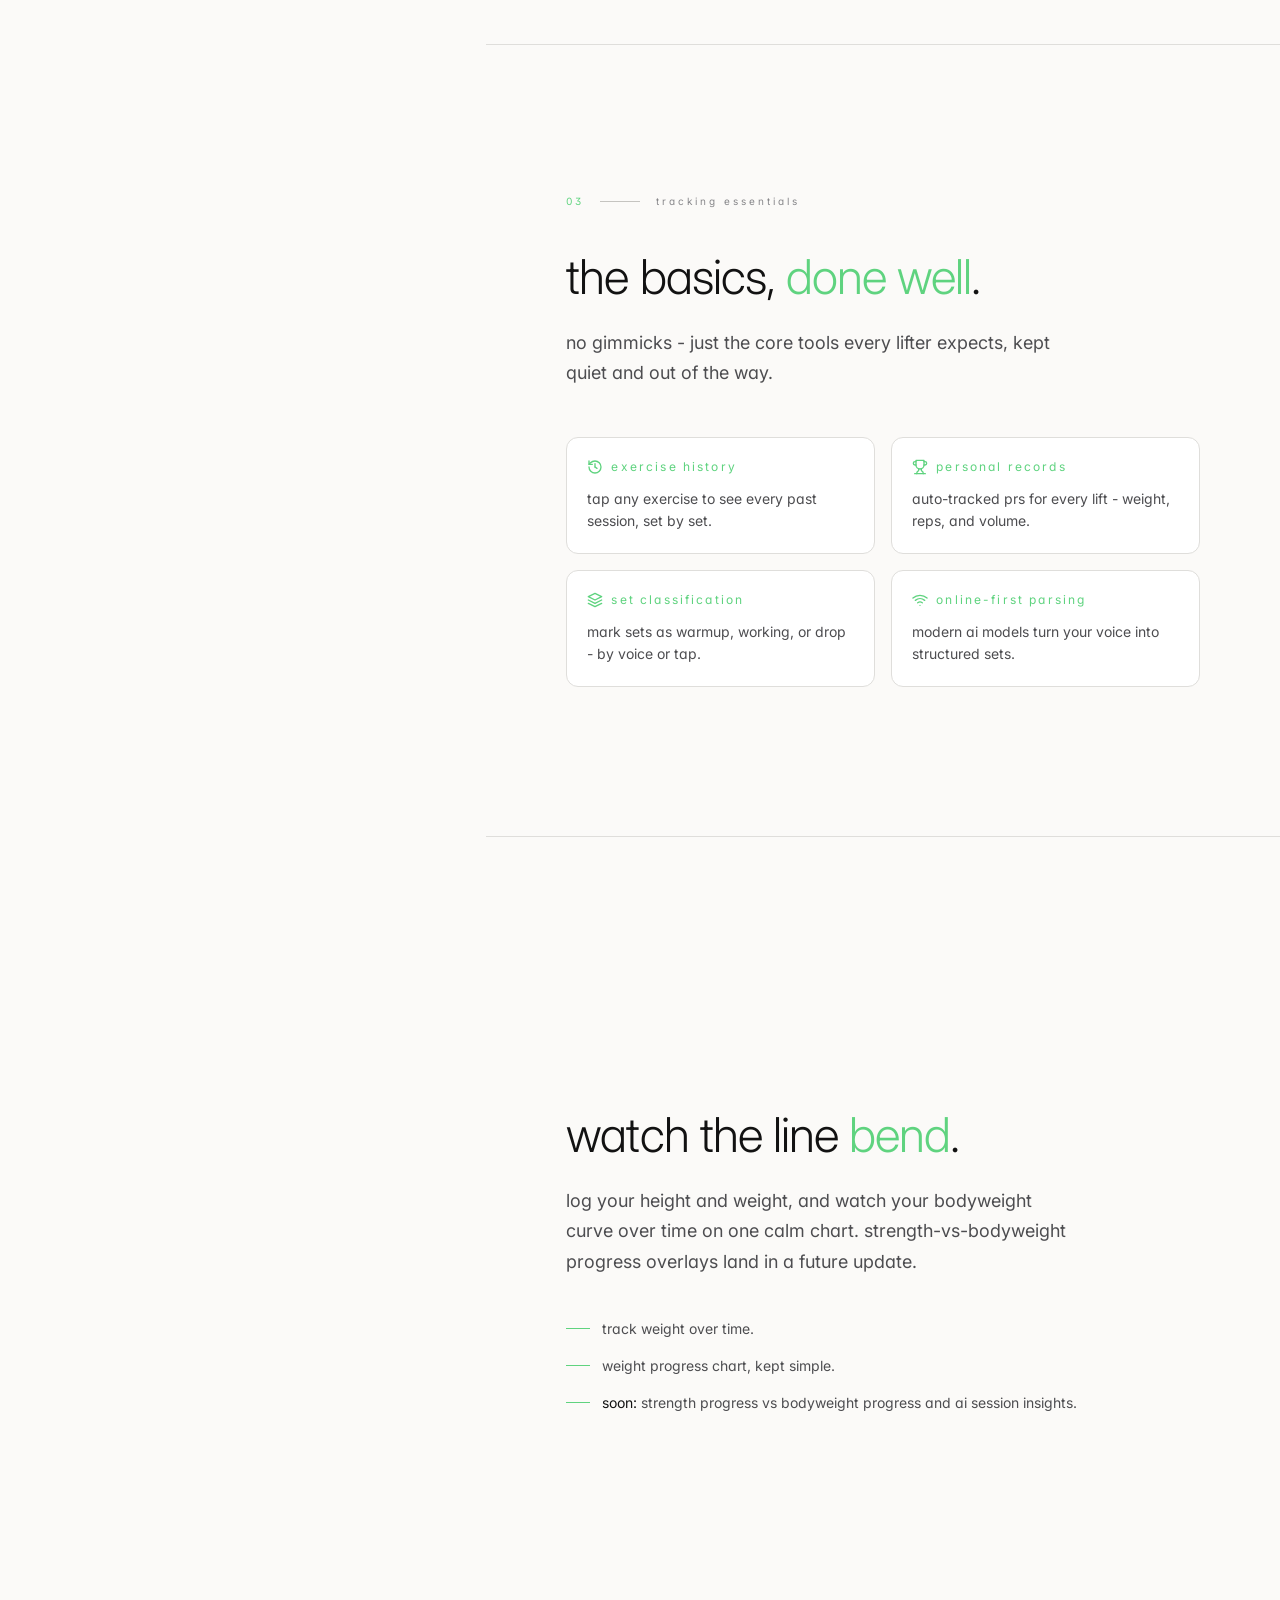
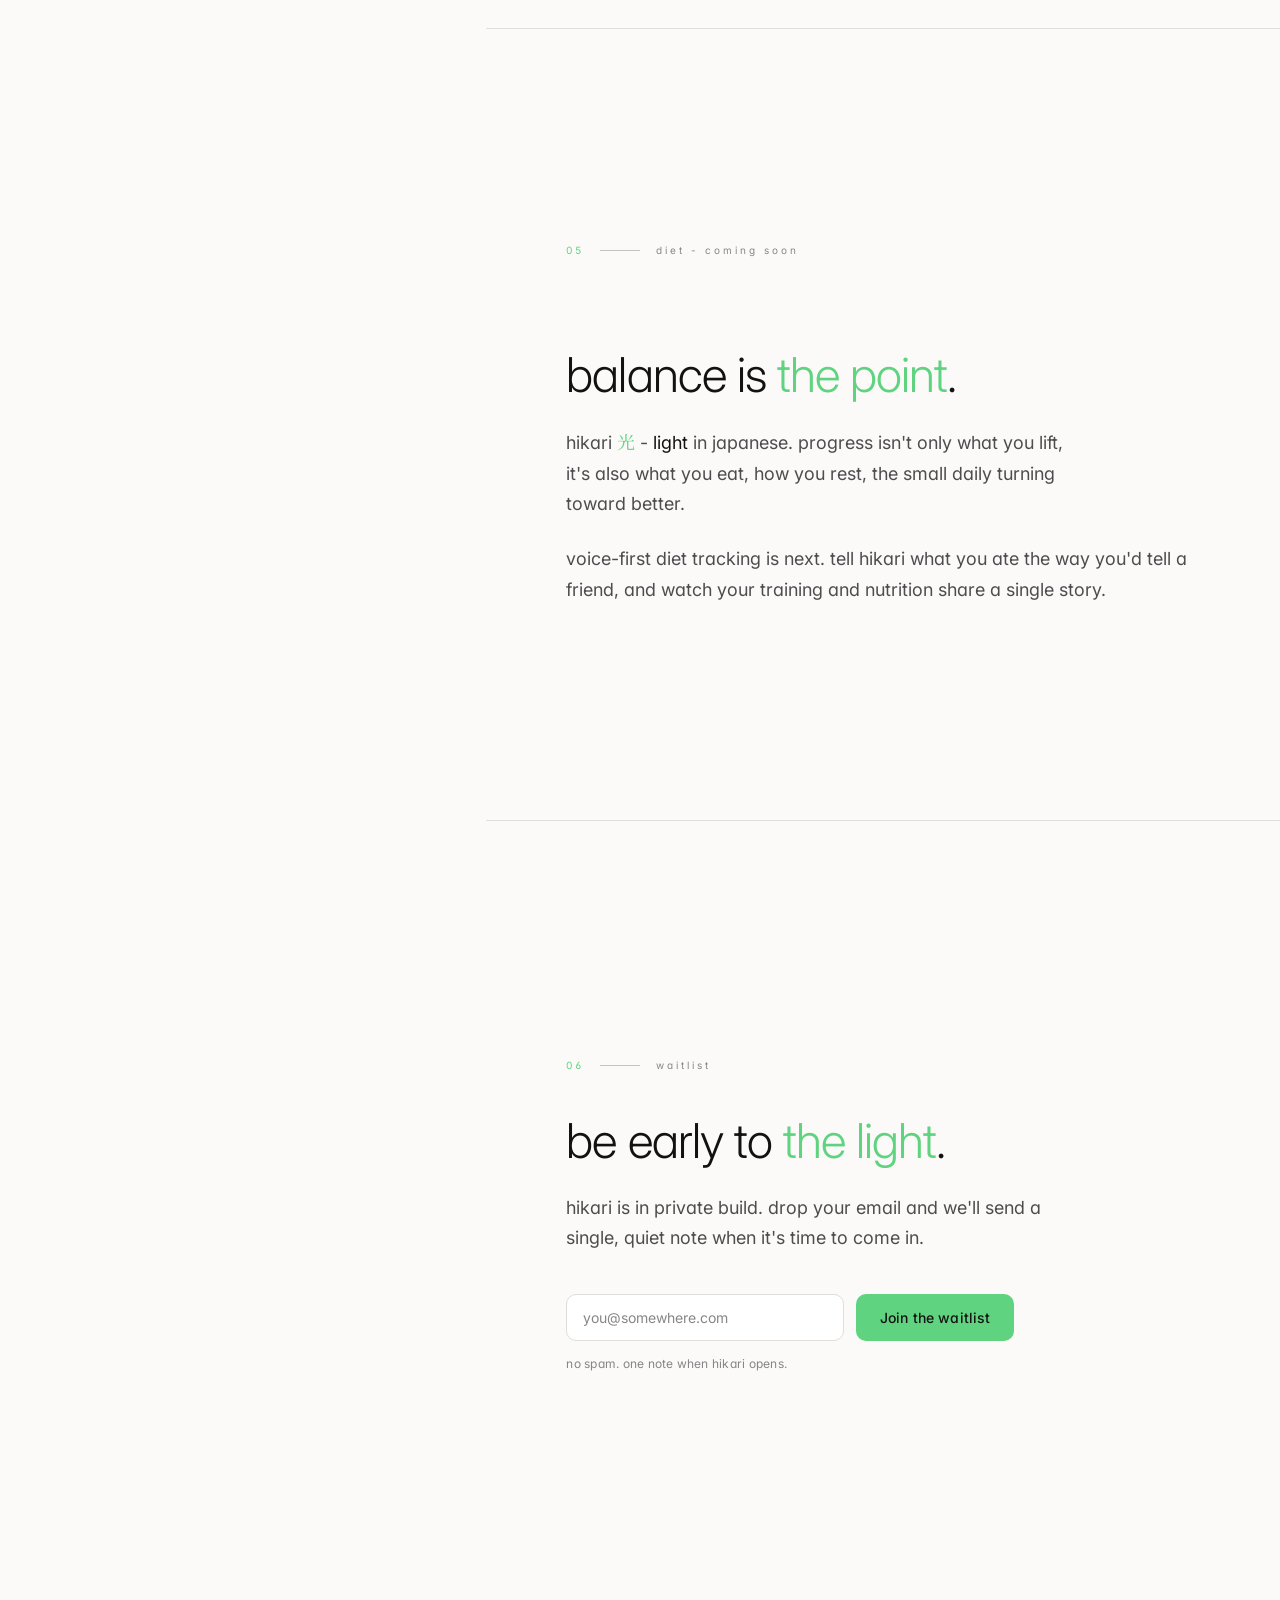
==== commit 414a1eef: "add privacy and terms" ====
--- a/index.html
+++ b/index.html
@@ -98,6 +98,9 @@
             <span>#talkyourworkout</span>
             <span class="sep">|</span>
             <span>made with <span class="heart">♥</span> in chennai</span>
+            <span class="sep">|</span>
+            <a href="/privacy.html">privacy</a>
+            <a href="/terms.html">terms</a>
           </div>
         </div>
       </aside>
@@ -303,6 +306,9 @@
               <span>#talkyourworkout</span>
               <span class="sep">|</span>
               <span>made with <span class="heart">♥</span> in chennai</span>
+              <span class="sep">|</span>
+              <a href="/privacy.html">privacy</a>
+              <a href="/terms.html">terms</a>
             </div>
           </div>
         </section>
--- a/styles.css
+++ b/styles.css
@@ -276,6 +276,8 @@
 .fk-footer .accent { color: var(--accent); }
 .fk-footer .heart { color: #ff0000; }
 .fk-footer .sep { opacity: 0.5; }
+.fk-footer a { color: inherit; transition: color 200ms; }
+.fk-footer a:hover { color: var(--accent); }
 
 .copyright { font-size: 0.625rem; color: var(--text-tertiary); }
 
@@ -645,4 +647,136 @@
   .store-badge { padding: 0.625rem 0.75rem; }
 }
 html:not(.dark) .theme-toggle .sun { display: none; }
-html:not(.dark) .theme-toggle .moon { display: block; }+html:not(.dark) .theme-toggle .moon { display: block; }
+
+/* ---------- Legal pages (privacy, terms) ---------- */
+
+.legal-app {
+  min-height: 100svh;
+  display: flex;
+  flex-direction: column;
+  background: var(--background);
+}
+
+.legal-header {
+  display: flex;
+  align-items: center;
+  justify-content: space-between;
+  padding: 1.5rem 1.5rem;
+  border-bottom: 1px solid var(--border);
+  gap: 1rem;
+}
+@media (min-width: 768px) {
+  .legal-header { padding: 1.75rem 2.5rem; }
+}
+
+.legal-brand {
+  display: inline-flex;
+  align-items: baseline;
+  gap: 0.5rem;
+  color: var(--foreground);
+}
+.legal-brand .word {
+  font-size: 1.5rem; font-weight: 300; letter-spacing: -0.02em;
+}
+.legal-brand .kanji {
+  font-size: 1.125rem; font-weight: 300; color: var(--accent);
+}
+
+.legal-main {
+  flex: 1;
+  padding: 3rem 1.5rem 4rem;
+}
+@media (min-width: 768px) {
+  .legal-main { padding: 5rem 2.5rem 6rem; }
+}
+
+.legal {
+  max-width: 38rem;
+  margin: 0 auto;
+  color: var(--text-secondary);
+  font-size: 1rem;
+  line-height: 1.7;
+}
+
+.legal-back {
+  display: inline-flex; align-items: center; gap: 0.5rem;
+  margin-bottom: 2.5rem;
+  font-size: 0.6875rem; text-transform: lowercase; letter-spacing: 0.28em;
+  color: var(--text-tertiary);
+  transition: color 200ms;
+}
+.legal-back:hover { color: var(--accent); }
+
+.legal h1 {
+  font-size: clamp(2rem, 5vw, 2.75rem);
+  font-weight: 300;
+  letter-spacing: -0.02em;
+  line-height: 1.1;
+  color: var(--foreground);
+  margin-bottom: 0.75rem;
+}
+
+.legal h2 {
+  margin-top: 2.75rem;
+  margin-bottom: 0.75rem;
+  font-size: 1.0625rem;
+  font-weight: 500;
+  letter-spacing: -0.005em;
+  color: var(--foreground);
+}
+
+.legal h2::before {
+  content: '';
+  display: block;
+  width: 1.5rem;
+  height: 1px;
+  background: var(--accent);
+  margin-bottom: 0.875rem;
+  opacity: 0.7;
+}
+
+.legal p {
+  margin-bottom: 1rem;
+}
+
+.legal p + p { margin-top: 0; }
+
+.legal-updated {
+  font-size: 0.8125rem;
+  color: var(--text-tertiary);
+  letter-spacing: 0.02em;
+  margin-bottom: 2.5rem;
+}
+.legal-updated strong { color: var(--text-secondary); font-weight: 500; }
+
+.legal-intro {
+  font-size: 1.0625rem;
+  color: var(--foreground);
+  margin-bottom: 2.5rem !important;
+}
+
+.legal a {
+  color: var(--accent-deep);
+  border-bottom: 1px solid color-mix(in oklab, var(--accent) 40%, transparent);
+  transition: color 200ms, border-color 200ms;
+}
+:root.dark .legal a { color: var(--accent); }
+.legal a:hover {
+  color: var(--accent);
+  border-bottom-color: var(--accent);
+}
+
+.legal-footer {
+  padding: 1.5rem;
+  border-top: 1px solid var(--border);
+}
+@media (min-width: 768px) {
+  .legal-footer { padding: 2rem 2.5rem; }
+}
+.legal-footer .fk-footer { justify-content: flex-start; }
+.legal-footer a {
+  color: var(--text-tertiary);
+  transition: color 200ms;
+}
+.legal-footer a:hover { color: var(--accent); }
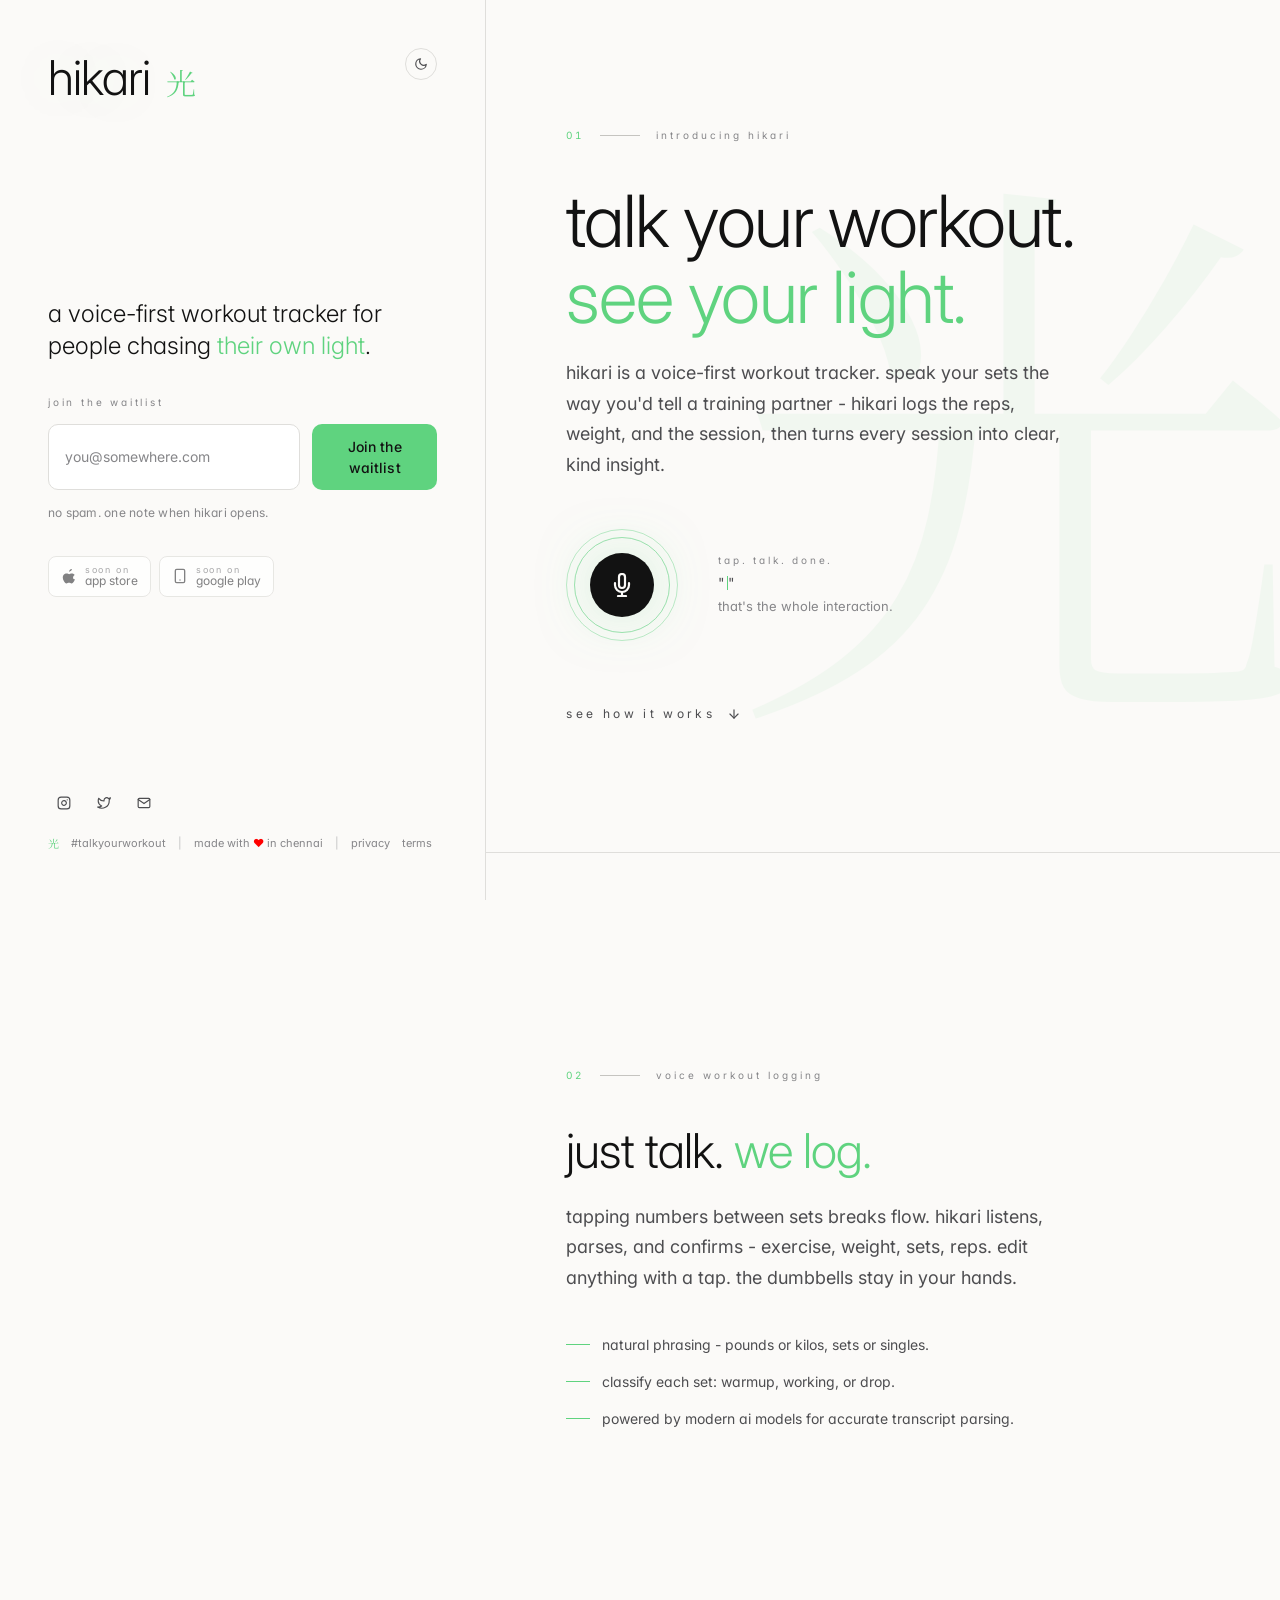
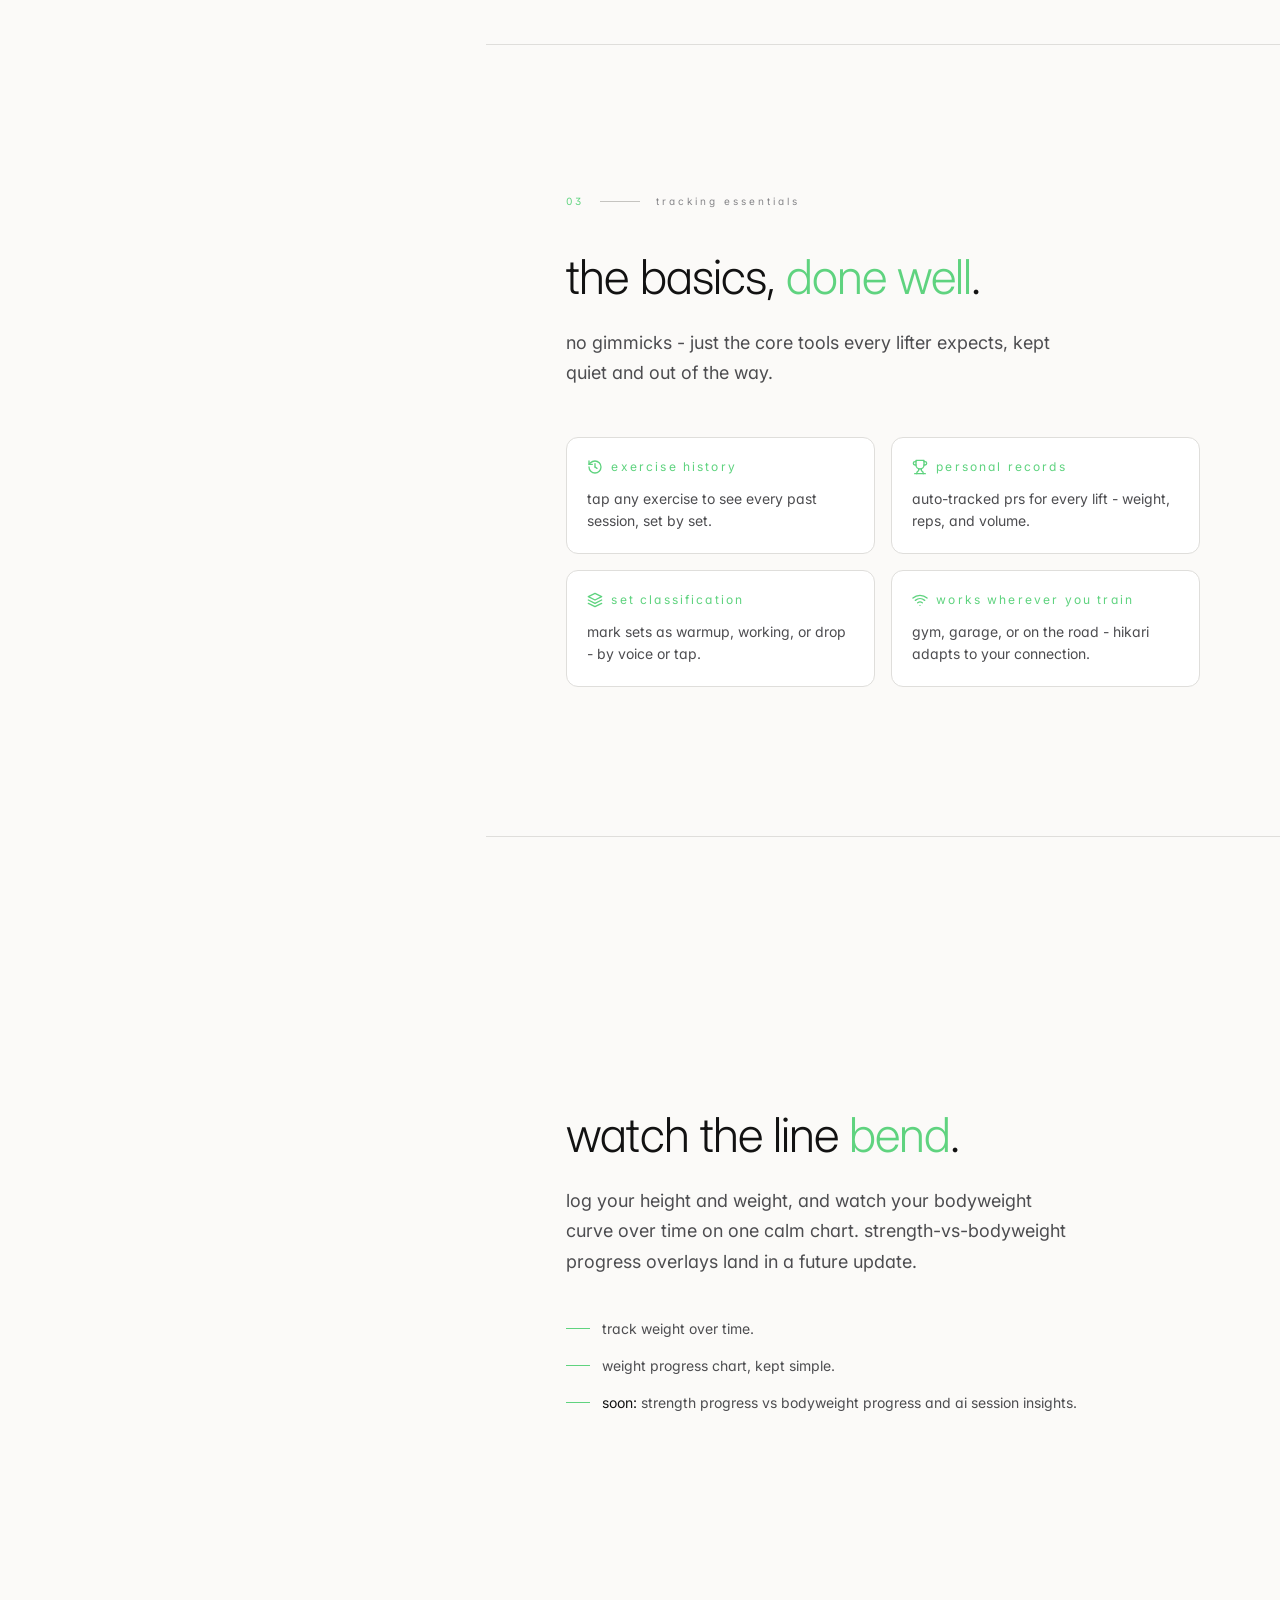
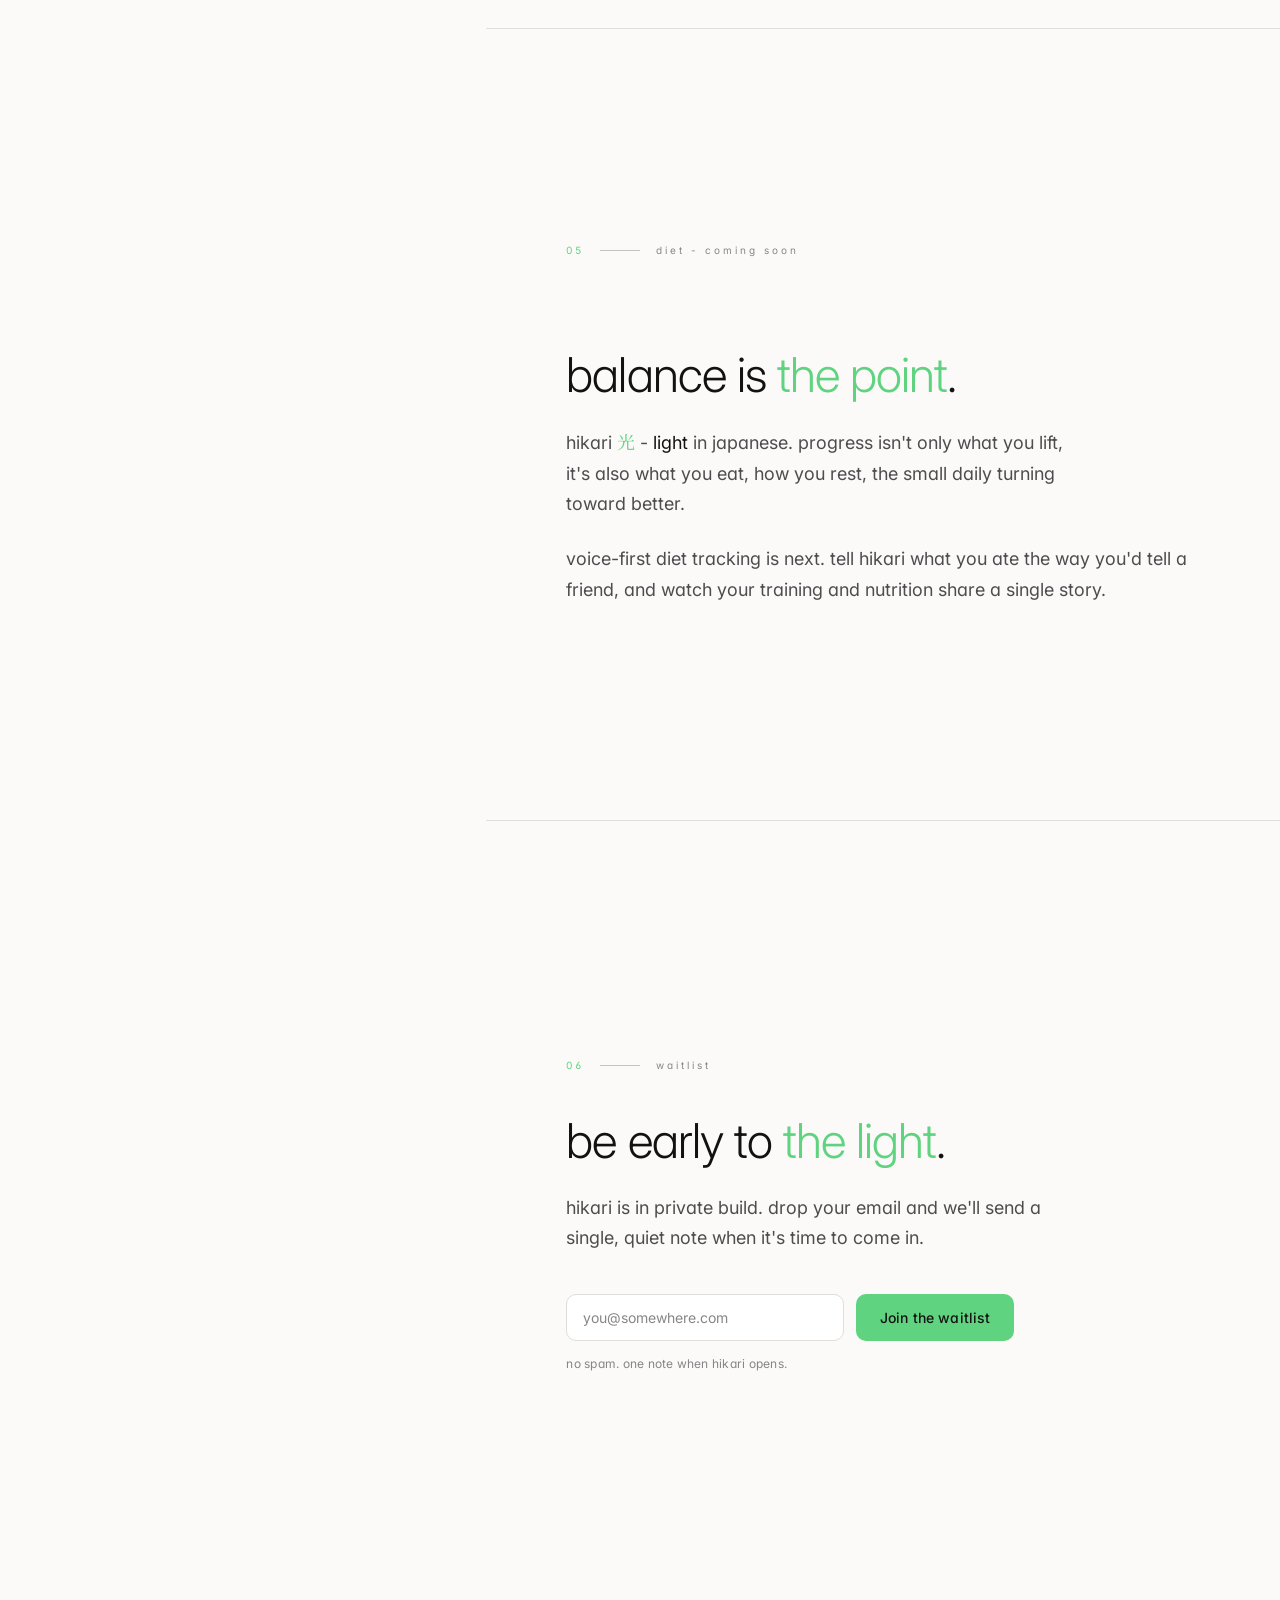
==== commit 4e6d4a45: "Reframe section 03 connectivity card" ====
--- a/index.html
+++ b/index.html
@@ -210,9 +210,9 @@
             <div class="card">
               <div class="head">
                 <svg viewBox="0 0 24 24" fill="none" stroke="currentColor" stroke-width="2" stroke-linecap="round" stroke-linejoin="round" aria-hidden="true"><path d="M5 12.55a11 11 0 0 1 14.08 0"/><path d="M1.42 9a16 16 0 0 1 21.16 0"/><path d="M8.53 16.11a6 6 0 0 1 6.95 0"/><line x1="12" y1="20" x2="12.01" y2="20"/></svg>
-                <span class="title">Online-first parsing</span>
-              </div>
-              <p>Modern AI models turn your voice into structured sets.</p>
+                <span class="title">Works wherever you train</span>
+              </div>
+              <p>Gym, garage, or on the road - Hikari adapts to your connection.</p>
             </div>
           </div>
         </section>
